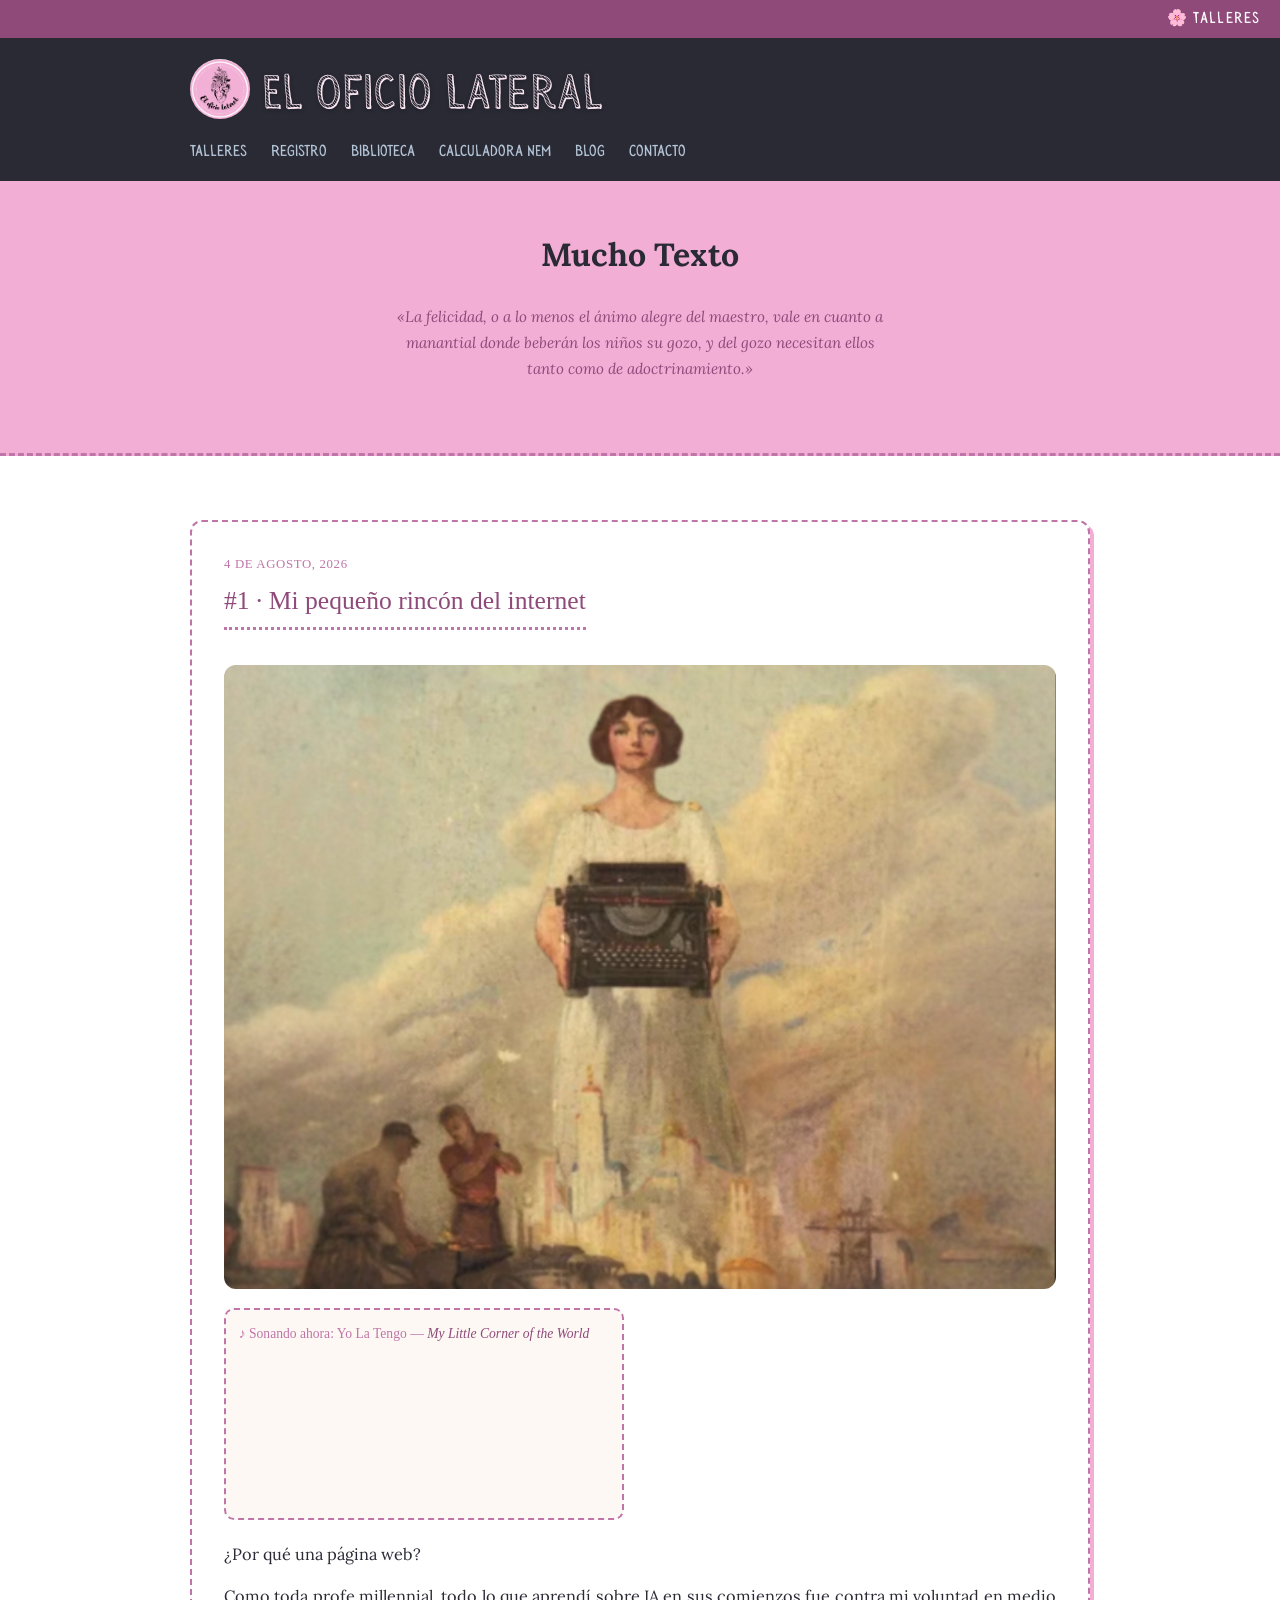
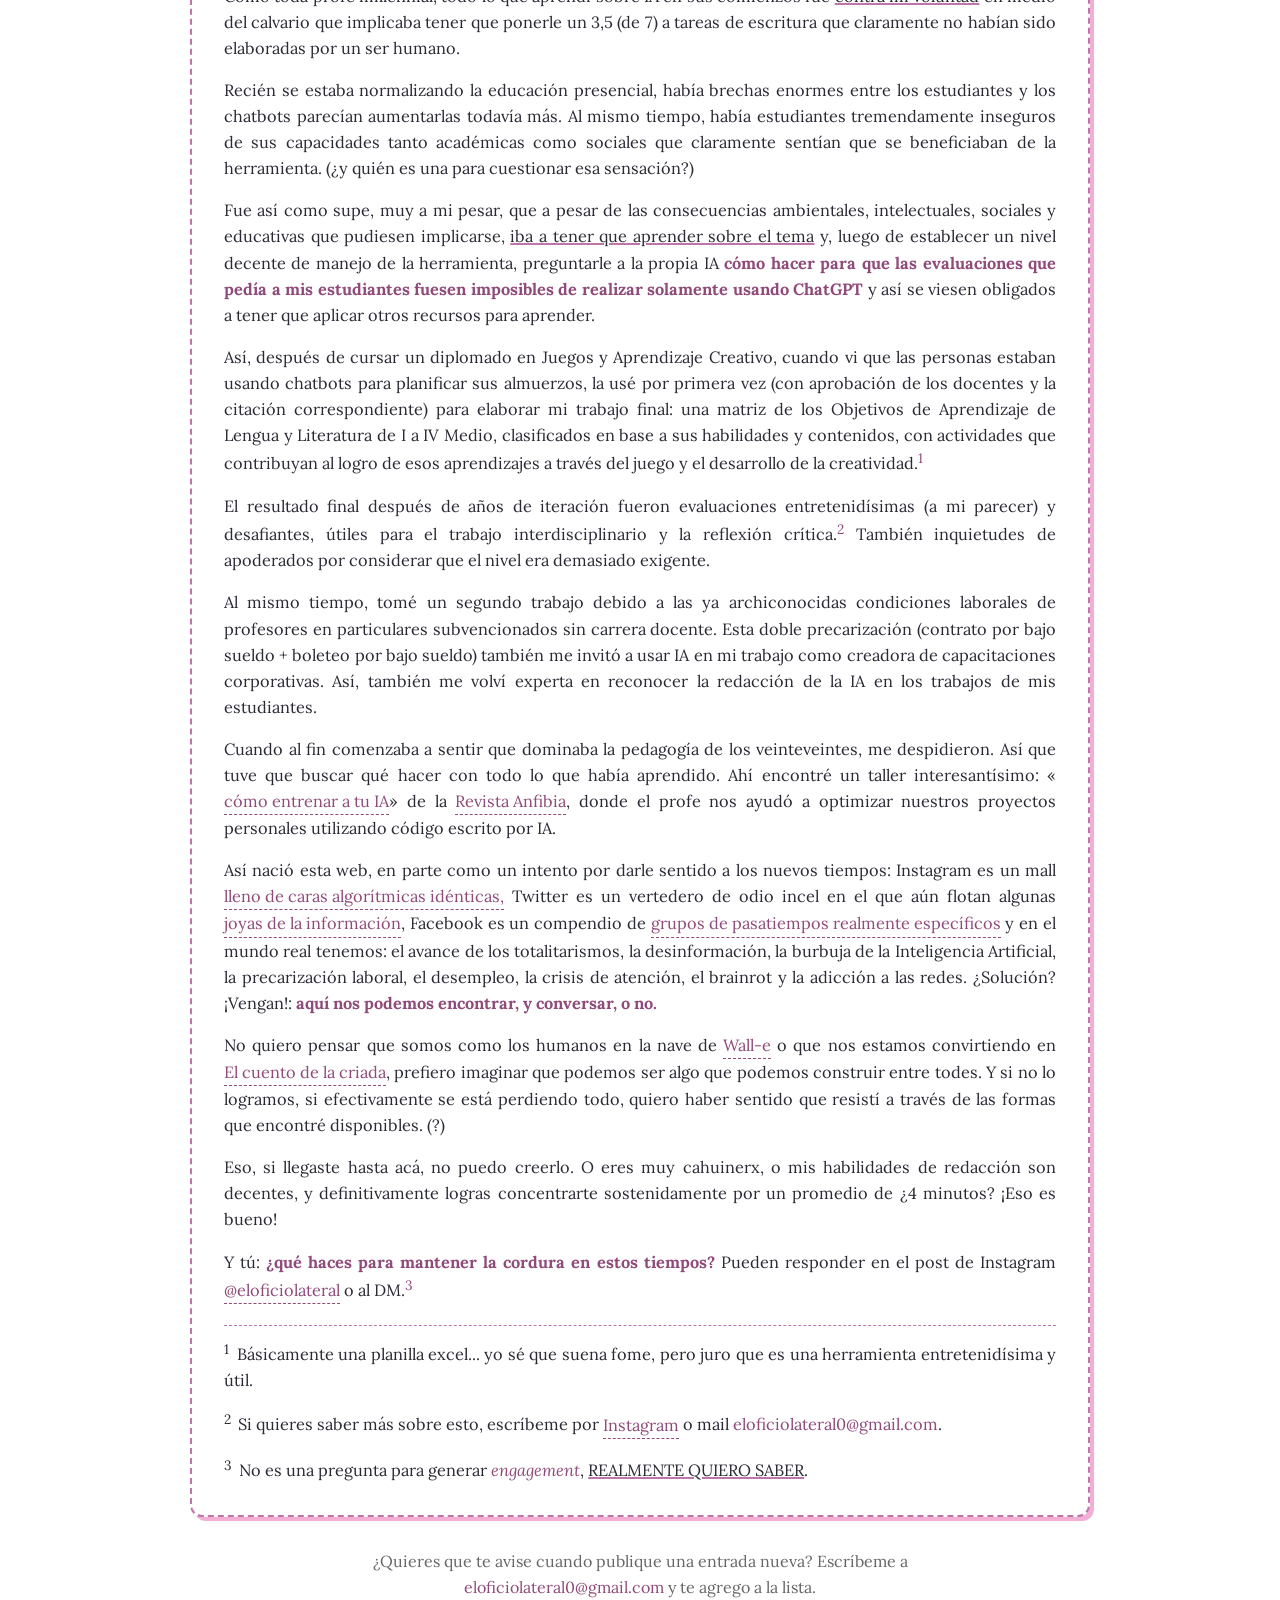
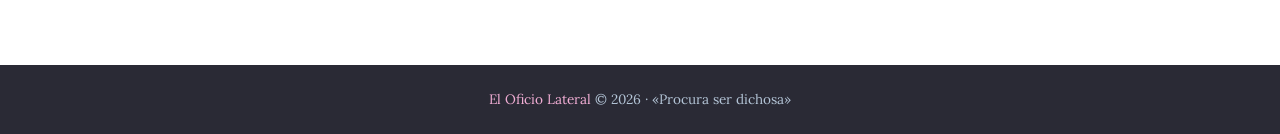
==== blog.html @ 43fb5509 "Agrega tarjetas de preview al resto de los links del blog Capturas reales del encabezado de cada pág" ====
<!DOCTYPE html>
<html lang="es">
<head>
  <meta charset="UTF-8">
  <meta name="viewport" content="width=device-width, initial-scale=1.0">
  <link rel="icon" type="image/png" href="favicon.png">
  <link rel="apple-touch-icon" href="favicon.png">
  <title>Mucho Texto · El Oficio Lateral</title>
  <meta name="description" content="Notas, lecturas y reflexiones sobre pedagogía, literatura y el oficio de enseñar.">

  <!-- Open Graph -->
  <meta property="og:type" content="website">
  <meta property="og:url" content="https://unanubet.github.io/eloficiolateral/blog.html">
  <meta property="og:title" content="Mucho Texto · El Oficio Lateral">
  <meta property="og:description" content="Notas, lecturas y reflexiones sobre pedagogía, literatura y el oficio de enseñar.">
  <meta property="og:image" content="https://unanubet.github.io/eloficiolateral/logo.png">
  <meta property="og:locale" content="es_CL">

  <link rel="preconnect" href="https://fonts.googleapis.com">
  <link rel="preconnect" href="https://fonts.gstatic.com" crossorigin>
  <link href="https://fonts.googleapis.com/css2?family=Lora:ital,wght@0,400;0,600;1,400&family=Fredericka+the+Great&family=Kranky&display=swap" rel="stylesheet">
  <link rel="stylesheet" href="style.css">
</head>
<body>

  <!-- MARQUEE -->
  <div class="marquee-barra">
    <marquee behavior="scroll" direction="left" scrollamount="3">
      🌸 Talleres &nbsp;&nbsp; 🧶 Clubes de creación &nbsp;&nbsp; 📔 Clases particulares &nbsp;&nbsp; 📖 Biblioteca Lateral &nbsp;&nbsp; 🎀 Herramientas &nbsp;&nbsp; 💌 Y otras cositas &nbsp;&nbsp;
    </marquee>
  </div>

  <!-- HEADER -->
  <header class="site-header" id="site-header">
    <div class="header-inner">
      <div class="logo">
        <a href="index.html"><img src="logo.png" alt="El Oficio Lateral" class="logo-img"></a>
        <span class="logo-texto">El Oficio Lateral</span>
      </div>
      <nav class="nav-principal">
        <a href="index.html#talleres">Talleres</a>
        <a href="index.html#realizados">Registro</a>
        <a href="index.html#biblioteca">Biblioteca</a>
        <a href="calculadora-nem.html">Calculadora NEM</a>
        <a href="blog.html">Blog</a>
        <a href="index.html#contacto">Contacto</a>
      </nav>
    </div>
  </header>

  <!-- HERO BLOG -->
  <section class="hero" style="padding:3rem 1.5rem;">
    <div class="hero-inner">
      <h1 class="cita-titulo">Mucho Texto</h1>
      <p class="cita-epigrafe" style="text-align:center;">«La felicidad, o a lo menos el ánimo alegre del maestro, vale en cuanto a<br>manantial donde beberán los niños su gozo, y del gozo necesitan ellos<br>tanto como de adoctrinamiento.»</p>
    </div>
  </section>

  <!-- ENTRADAS -->
  <section class="blog">
    <div class="contenedor">

      <!--
        ↓↓↓ CÓMO AGREGAR UNA ENTRADA NUEVA ↓↓↓
        Copia un bloque <article class="entrada">…</article> completo y pégalo
        ARRIBA del anterior (la entrada más nueva va primero).
        Cambia la fecha, el título y los párrafos. Cada párrafo va entre <p> … </p>.
        Para poner algo en cursiva: <em>…</em>. En negrita: <strong>…</strong>. Subrayado: <u>…</u>.
        Para que un link muestre una tarjetita al pasar el mouse (estilo Wikipedia),
        agrégale data-preview="texto corto". Si además querés una imagen en la tarjeta,
        agrégale data-preview-img="ruta-de-la-imagen.jpg".
      -->
      <div class="blog-lista">

        <article class="entrada">
          <p class="entrada-fecha">4 de agosto, 2026</p>
          <h2>#1 · Mi pequeño rincón del internet</h2>
          <img src="Blog/Imágenes Entradas/Entrada 1.png" alt="Mi pequeño rincón del internet — ilustración vintage de una mujer sosteniendo una máquina de escribir">
          <div class="entrada-cuerpo">
            <div class="ahora-sonando">
              <span class="ahora-sonando-label">♪ Sonando ahora: Yo La Tengo — <em>My Little Corner of the World</em></span>
              <iframe src="https://open.spotify.com/embed/track/2bY66Hf5NbHJ8Ai8eNmJHG?utm_source=generator&theme=0" width="100%" height="152" frameborder="0" allowfullscreen="" allow="autoplay; clipboard-write; encrypted-media; fullscreen; picture-in-picture" loading="lazy"></iframe>
            </div>

            <p>¿Por qué una página web?</p>

            <p>Como toda profe millennial, todo lo que aprendí sobre IA en sus comienzos fue <u>contra mi voluntad</u> en medio del calvario que implicaba tener que ponerle un 3,5 (de 7) a tareas de escritura que claramente no habían sido elaboradas por un ser humano.</p>

            <p>Recién se estaba normalizando la educación presencial, había brechas enormes entre los estudiantes y los chatbots parecían aumentarlas todavía más. Al mismo tiempo, había estudiantes tremendamente inseguros de sus capacidades tanto académicas como sociales que claramente sentían que se beneficiaban de la herramienta. (¿y quién es una para cuestionar esa sensación?)</p>

            <p>Fue así como supe, muy a mi pesar, que a pesar de las consecuencias ambientales, intelectuales, sociales y educativas que pudiesen implicarse, <u>iba a tener que aprender sobre el tema</u> y, luego de establecer un nivel decente de manejo de la herramienta, preguntarle a la propia IA <strong>cómo hacer para que las evaluaciones que pedía a mis estudiantes fuesen imposibles de realizar solamente usando ChatGPT</strong> y así se viesen obligados a tener que aplicar otros recursos para aprender.</p>

            <p>Así, después de cursar un diplomado en Juegos y Aprendizaje Creativo, cuando vi que las personas estaban usando chatbots para planificar sus almuerzos, la usé por primera vez (con aprobación de los docentes y la citación correspondiente) para elaborar mi trabajo final: una matriz de los Objetivos de Aprendizaje de Lengua y Literatura de I a IV Medio, clasificados en base a sus habilidades y contenidos, con actividades que contribuyan al logro de esos aprendizajes a través del juego y el desarrollo de la creatividad.<sup><a href="#nota-1">1</a></sup></p>

            <p>El resultado final después de años de iteración fueron evaluaciones entretenidísimas (a mi parecer) y desafiantes, útiles para el trabajo interdisciplinario y la reflexión crítica.<sup><a href="#nota-2">2</a></sup> También inquietudes de apoderados por considerar que el nivel era demasiado exigente.</p>

            <p>Al mismo tiempo, tomé un segundo trabajo debido a las ya archiconocidas condiciones laborales de profesores en particulares subvencionados sin carrera docente. Esta doble precarización (contrato por bajo sueldo + boleteo por bajo sueldo) también me invitó a usar IA en mi trabajo como creadora de capacitaciones corporativas. Así, también me volví experta en reconocer la redacción de la IA en los trabajos de mis estudiantes.</p>

            <p>Cuando al fin comenzaba a sentir que dominaba la pedagogía de los veinteveintes, me despidieron. Así que tuve que buscar qué hacer con todo lo que había aprendido. Ahí encontré un taller interesantísimo: «<a href="https://www.instagram.com/p/Dadl_n1HfY5/?utm_source=ig_web_copy_link&igsh=MzRlODBiNWFlZA==" target="_blank" rel="noopener" data-preview="Publicación de @revistaanfibia en Instagram anunciando el taller." data-preview-img="Blog/Imágenes Entradas/previews/ig-post-anfibia.jpg">cómo entrenar a tu IA</a>» de la <a href="https://www.revistaanfibia.com/" target="_blank" rel="noopener" data-preview="Revista Anfibia — periodismo narrativo, talleres y diplomados." data-preview-img="Blog/Imágenes Entradas/previews/revista-anfibia.jpg">Revista Anfibia</a>, donde el profe nos ayudó a optimizar nuestros proyectos personales utilizando código escrito por IA.</p>

            <p>Así nació esta web, en parte como un intento por darle sentido a los nuevos tiempos: Instagram es un mall <a href="https://www.newyorker.com/culture/decade-in-review/the-age-of-instagram-face" target="_blank" rel="noopener" data-preview="«The Age of Instagram Face», reportaje de Jia Tolentino en The New Yorker." data-preview-img="Blog/Imágenes Entradas/previews/newyorker-instagram-face.jpg">lleno de caras algorítmicas idénticas,</a> Twitter es un vertedero de odio incel en el que aún flotan algunas <a href="https://x.com/CoraCHarrington" target="_blank" rel="noopener" data-preview="Cora Harrington: Fashion Historian, Researcher, and Published Author.. We understand the world through what we wear. ." data-preview-img="Blog/Imágenes Entradas/previews/cora-harrington.jpg">joyas de la información</a>, Facebook es un compendio de <a href="https://www.facebook.com/groups/647348965424758/discussion/preview" target="_blank" rel="noopener" data-preview="Ideas y Soluciones de almacenamiento de materiales para Punto Cruz" data-preview-img="Blog/Imágenes Entradas/previews/cross-stitch-storage.jpg">grupos de pasatiempos realmente específicos</a> y en el mundo real tenemos: el avance de los totalitarismos, la desinformación, la burbuja de la Inteligencia Artificial, la precarización laboral, el desempleo, la crisis de atención, el brainrot y la adicción a las redes. ¿Solución? ¡Vengan!: <strong>aquí nos podemos encontrar, y conversar, o no.</strong></p>

            <p>No quiero pensar que somos como los humanos en la nave de <a href="https://images.squarespace-cdn.com/content/v1/60241cb68df65b530cd84d95/1720809139540-QY5NQQLRKMK5Q3R531DW/Humans10.jpg?format=2500w" target="_blank" rel="noopener" data-preview="Fotograma de Wall·E (Pixar, 2008)." data-preview-img="Blog/Imágenes Entradas/previews/walle-humans.jpg">Wall-e</a> o que nos estamos convirtiendo en <a href="https://www.elmostrador.cl/noticias/multimedia/punto-por-punto/2026/07/24/proyecto-escucha-su-corazon-de-urruticoechea-seria-mas-duro-que-leyes-de-referencia-en-eeuu/" target="_blank" rel="noopener" data-preview="«Proyecto 'escucha su corazón' sería más duro que leyes de referencia en EEUU», El Mostrador." data-preview-img="Blog/Imágenes Entradas/previews/elmostrador-escucha-corazon.jpg">El cuento de la criada</a>, prefiero imaginar que podemos ser algo que podemos construir entre todes. Y si no lo logramos, si efectivamente se está perdiendo todo, quiero haber sentido que resistí a través de las formas que encontré disponibles. (?)</p>

            <p>Eso, si llegaste hasta acá, no puedo creerlo. O eres muy cahuinerx, o mis habilidades de redacción son decentes, y definitivamente logras concentrarte sostenidamente por un promedio de ¿4 minutos? ¡Eso es bueno!</p>

            <p>Y tú: <strong>¿qué haces para mantener la cordura en estos tiempos?</strong> Pueden responder en el post de Instagram <a href="https://instagram.com/eloficiolateral" target="_blank" rel="noopener" data-preview="Perfil de @eloficiolateral en Instagram." data-preview-img="Blog/Imágenes Entradas/previews/ig-eloficiolateral.jpg">@eloficiolateral</a> o al DM.<sup><a href="#nota-3">3</a></sup></p>

            <div class="entrada-notas">
              <p id="nota-1"><sup>1</sup> Básicamente una planilla excel... yo sé que suena fome, pero juro que es una herramienta entretenidísima y útil.</p>
              <p id="nota-2"><sup>2</sup> Si quieres saber más sobre esto, escríbeme por <a href="https://instagram.com/eloficiolateral" target="_blank" rel="noopener" data-preview="Perfil de @eloficiolateral en Instagram." data-preview-img="Blog/Imágenes Entradas/previews/ig-eloficiolateral.jpg">Instagram</a> o mail <a href="mailto:eloficiolateral0@gmail.com">eloficiolateral0@gmail.com</a>.</p>
              <p id="nota-3"><sup>3</sup> No es una pregunta para generar <em>engagement</em>, <u>REALMENTE QUIERO SABER</u>.</p>
            </div>
          </div>
        </article>

      </div>

      <p class="blog-vacio">¿Quieres que te avise cuando publique una entrada nueva? Escríbeme a <a href="mailto:eloficiolateral0@gmail.com?subject=Av%C3%ADsame%20de%20nuevas%20entradas">eloficiolateral0@gmail.com</a> y te agrego a la lista.</p>

    </div>
  </section>

  <!-- FOOTER -->
  <footer class="site-footer">
    <p><a href="index.html" style="color:var(--rosa);">El Oficio Lateral</a> &copy; 2026 · «Procura ser dichosa»</p>
  </footer>

  <script src="blog.js"></script>

  <!-- Contador de visitas (GoatCounter) -->
  <script data-goatcounter="https://unanubet.goatcounter.com/count"
          async src="//gc.zgo.at/count.js"></script>
</body>
</html>
---- style.css ----
/* === VARIABLES === */
:root {
  --rosa: #f2aed5;
  --gris: #b3c4d6; /* celeste grisáceo (antes gris neutro puro) */
  --rosa-medio: #c075a8;
  --rosa-oscuro: #8f4a7a;
  --lila: #b6a2d6;
  --amarillo: #f2d675;
  --navy: #2a2a35;
  --crema: #fdf8f4;
  --texto: #2a2a35;
  --fuente-titulo: 'Kranky', cursive;
  --fuente-logo: 'Fredericka the Great', cursive;
  --fuente-cuerpo: 'Lora', serif;
  --fuente-outline: 'SensaWild Outline', cursive;
  --fuente-fill: 'SensaWild Fill', cursive;
}

@font-face {
  font-family: 'SensaWild Outline';
  src: url('Fuentes/SensaWild-LineOutlineShade.woff2') format('woff2'),
       url('Fuentes/SensaWild-LineOutlineShade.woff') format('woff');
  font-weight: normal;
  font-style: normal;
  font-display: swap;
}

@font-face {
  font-family: 'SensaWild Fill';
  src: url('Fuentes/SensaWild-Fill.woff2') format('woff2'),
       url('Fuentes/SensaWild-Fill.woff') format('woff');
  font-weight: normal;
  font-style: normal;
  font-display: swap;
}

/* === RESET === */
*, *::before, *::after {
  box-sizing: border-box;
  margin: 0;
  padding: 0;
}

/* === BASE === */
body {
  font-family: var(--fuente-cuerpo);
  line-height: 1.85;
  background-color: var(--crema);
  background-image:
    repeating-linear-gradient(
      transparent,
      transparent 27px,
      #e8d5e0 28px
    );
  background-size: 100% 28px;
  color: var(--texto);
  font-size: 16px;
  line-height: 1.6;
  cursor: url("data:image/svg+xml,%3Csvg xmlns='http://www.w3.org/2000/svg' width='20' height='20' viewBox='0 0 20 20'%3E%3Ccircle cx='10' cy='10' r='4' fill='%238f4a7a'/%3E%3C/svg%3E") 10 10, auto;
}

a {
  color: var(--rosa-oscuro);
  text-decoration: none;
}

a:hover {
  text-decoration: underline;
}

h2 {
  font-family: var(--fuente-titulo);
  font-weight: normal;
  color: var(--rosa-oscuro);
  font-size: 2rem;
  margin-bottom: 1rem;
  display: inline-block;
  border-bottom: 3px dotted var(--rosa-medio);
  padding-bottom: 0.3rem;
}

h3 {
  font-family: var(--fuente-titulo);
  font-weight: normal;
  color: var(--rosa-medio);
  font-size: 1.3rem;
  margin-bottom: 0.5rem;
  -webkit-font-smoothing: antialiased;
  -moz-osx-font-smoothing: grayscale;
}

/* === CONTENEDOR === */
.contenedor {
  max-width: 900px;
  margin: 0 auto;
  padding: 0 1.5rem;
}

/* === MARQUEE === */
.marquee-barra {
  background-color: var(--rosa-oscuro);
  color: white;
  font-size: 0.8rem;
  padding: 0.4rem 0.75rem;
  overflow: hidden;
  white-space: nowrap;
  display: flex;
  align-items: center;
  gap: 0.6rem;
}

.marquee-barra marquee {
  font-family: var(--fuente-fill);
  font-size: 1rem;
  letter-spacing: 0.08rem;
  flex: 1;
  min-width: 0;
}

.marquee-pausa {
  flex-shrink: 0;
  background: none;
  border: 1px solid var(--crema);
  color: var(--crema);
  border-radius: 999px;
  width: 1.5rem;
  height: 1.5rem;
  padding: 0;
  font-size: 0.75rem;
  line-height: 1;
  cursor: pointer;
  display: inline-flex;
  align-items: center;
  justify-content: center;
}

.marquee-pausa:hover {
  background-color: var(--crema);
  color: var(--rosa-oscuro);
}

.marquee-pausa:focus-visible {
  outline: 2px solid var(--crema);
  outline-offset: 2px;
}

/* === HEADER === */
.site-header {
  background-color: var(--navy);
  position: relative;
  overflow: hidden;
  padding: 1rem 1.5rem;
  position: sticky;
  top: 0;
  z-index: 100;
}

.header-inner {
  max-width: 900px;
  margin: 0 auto;
  display: flex;
  justify-content: space-between;
  align-items: center;
  flex-wrap: wrap;
  gap: 0.5rem;
}

.logo {
  display: flex;
  align-items: center;
  gap: 0.75rem;
}

.logo-img {
  height: 60px;
  width: 60px;
  border-radius: 50%;
  object-fit: cover;
}

.logo-texto {
  font-family: var(--fuente-outline);
  color: #fce8f3;
  font-size: 3rem;
  letter-spacing: 0.02em;
  text-shadow: 0 1px 4px rgba(0,0,0,0.4);
  position: relative;
  z-index: 1;
}

.nav-principal {
  display: flex;
  gap: 1.5rem;
  flex-wrap: wrap;
}

.nav-principal a {
  color: var(--gris);
  font-family: var(--fuente-fill);
  font-size: 1rem;
  font-weight: 400;
  transition: color 0.2s;
}

.nav-principal a:hover {
  color: var(--rosa);
  text-decoration: none;
}

/* === DIVISOR DECORATIVO === */
.divisor {
  text-align: center;
  font-size: 1.2rem;
  color: var(--rosa-medio);
  letter-spacing: 0.5rem;
  padding: 0.5rem 0;
}

/* === HERO === */
.hero {
  background-color: var(--rosa);
  padding: 4rem 1.5rem;
  text-align: center;
  border-bottom: 3px dashed var(--rosa-medio);
  position: relative;
}

.hero::before {
  content: none;
}

.hero-inner {
  max-width: 700px;
  margin: 0 auto;
}

.cita-titulo {
  font-family: 'Lora', serif;
  font-weight: 700;
  font-size: 2rem;
  color: var(--navy);
  text-align: center;
  margin-bottom: 0.5rem;
}

.cita-autor {
  font-family: 'Lora', serif;
  font-weight: 400;
  font-size: 0.95rem;
  color: var(--rosa-oscuro);
  text-align: right;
  margin-bottom: 1.5rem;
}

.cita-epigrafe {
  font-family: 'Lora', serif;
  font-style: italic;
  font-size: 0.95rem;
  color: var(--rosa-oscuro);
  text-align: right;
  margin: 1.5rem 0;
  line-height: 1.7;
}

.cita-cuerpo {
  font-family: 'Lora', serif;
  font-size: 0.95rem;
  color: var(--navy);
  text-align: left;
  line-height: 1.85;
  border-left: none;
  margin: 0 0 2rem 0;
  padding: 0;
}

.cita-cuerpo p {
  margin-bottom: 1rem;
  text-indent: 1.5em;
}

.cita-cuerpo p::before {
  content: none;
}

.cita-cuerpo p:first-child::before {
  content: none;
}

.cita-cuerpo p:last-child::after {
  content: none;
}

/* === BOTONES === */
.btn-principal {
  display: inline-block;
  background-color: var(--navy);
  color: var(--rosa);
  padding: 0.75rem 2rem;
  border-radius: 999px;
  font-family: var(--fuente-fill);
  font-size: 1.05rem;
  letter-spacing: 0.02em;
  text-align: center;
  transition: background-color 0.2s;
}

.btn-principal:hover {
  background-color: var(--rosa-oscuro);
  text-decoration: none;
  color: white;
}

.btn-secundario {
  display: inline-block;
  border: 2px solid var(--rosa-medio);
  color: var(--rosa-medio);
  padding: 0.5rem 1.25rem;
  border-radius: 999px;
  font-family: var(--fuente-fill);
  font-size: 1rem;
  letter-spacing: 0.02em;
  text-align: center;
  transition: background-color 0.2s, color 0.2s;
}

.btn-secundario:hover {
  background-color: var(--rosa-medio);
  color: white;
  text-decoration: none;
}

/* === SECCIONES === */
section {
  padding: 4rem 0;
}

section:nth-child(even) {
  background-color: white;
}

/* === BANDA COLLAGE === */
.banda-collage {
  width: 100%;
  line-height: 0;
  max-height: 220px;
  overflow: hidden;
}

.banda-img {
  width: 100%;
  height: 220px;
  object-fit: cover;
  object-position: center;
  display: block;
}

/* === INSTAGRAM === */
.instagram-posts {
  padding: 2rem 0;
  background: white;
}

.ig-grid {
  display: grid;
  grid-template-columns: repeat(auto-fit, minmax(280px, 1fr));
  gap: 1.5rem;
  align-items: start;
}

/* === ORIGEN === */
.origen p {
  max-width: 680px;
  font-size: 1.05rem;
  color: var(--texto);
  margin-bottom: 1.2rem;
}

/* === PRESENTACIÓN === */
.presentacion-inner {
  display: flex;
  gap: 2.5rem;
  align-items: center;
  flex-wrap: wrap;
}

.presentacion-foto {
  flex-shrink: 0;
  width: 220px;
  height: 280px;
  overflow: hidden;
  border-radius: 12px;
  border: 4px solid var(--rosa);
  box-shadow: 6px 6px 0px var(--rosa-medio);
}

.foto-nati {
  display: block;
  width: 100%;
  height: 100%;
  object-fit: cover;
  object-position: center 10%;
  transform: scale(1.2);
  transform-origin: 50% 85%;
  filter: grayscale(100%);
}

.foto-nati:hover {
  filter: grayscale(0%);
  transition: filter 0.4s ease;
}

.presentacion-texto p {
  max-width: 500px;
  font-size: 1.05rem;
  color: var(--texto);
  margin-top: 0.75rem;
}

@media (max-width: 600px) {
  .presentacion-inner {
    flex-direction: column;
    align-items: flex-start;
  }

  .presentacion-foto {
    width: 200px;
    height: 260px;
  }
}

/* === TARJETAS === */
.tarjetas {
  display: grid;
  grid-template-columns: repeat(auto-fill, minmax(260px, 1fr));
  gap: 1.5rem;
  margin-top: 1.5rem;
}

.tarjeta {
  position: relative;
  background: white;
  border: 2px dashed var(--rosa-medio);
  border-radius: 12px;
  padding: 1.5rem;
  display: flex;
  flex-direction: column;
  gap: 0.75rem;
  box-shadow: 4px 4px 0px var(--rosa);
  transition: transform 0.15s, box-shadow 0.15s;
}

.tarjeta > p:not([class]) {
  text-align: justify;
}

.tarjeta > *:last-child {
  margin-top: auto;
}

.tarjeta:hover {
  box-shadow: 6px 6px 0px var(--rosa-medio);
  z-index: 20;
}

.tarjeta h3 {
  text-align: center;
}

.tarjeta-foto {
  position: relative;
  margin: -1.5rem -1.5rem 0;
  border-radius: 10px 10px 0 0;
  overflow: visible;
}

.tarjeta-foto img {
  display: block;
  width: 100%;
  height: auto;
  border-radius: 10px 10px 0 0;
  transform-origin: top center;
  transition: transform 0.25s ease, box-shadow 0.25s ease, border-radius 0.25s ease;
}

.tarjeta-foto:hover img {
  transform: scale(1.8);
  border-radius: 10px;
  box-shadow: 0 12px 30px rgba(0,0,0,0.35);
  z-index: 5;
}

.tarjeta-badge {
  font-size: 0.7rem;
  font-weight: 700;
  text-transform: uppercase;
  letter-spacing: 0.05em;
  color: white;
  background-color: var(--rosa-oscuro);
  padding: 0.2rem 0.6rem;
  border-radius: 999px;
  align-self: flex-start;
}

.tarjeta-tag {
  font-size: 0.75rem;
  font-weight: 600;
  text-transform: uppercase;
  letter-spacing: 0.05em;
  color: var(--rosa-medio);
  background-color: #fce8f3;
  padding: 0.2rem 0.6rem;
  border-radius: 999px;
  align-self: center;
}

/* === BIBLIOTECA ACCESO === */
.biblioteca-acceso {
  text-align: center;
  padding: 3rem 1rem;
}

.acceso-texto {
  font-style: italic;
  color: #666;
  margin-bottom: 1.5rem;
}

.acceso-form {
  display: flex;
  justify-content: center;
  gap: 0.5rem;
  flex-wrap: wrap;
}

.acceso-input {
  font-family: var(--fuente-cuerpo);
  font-size: 1rem;
  padding: 0.5rem 1rem;
  border: 1px solid var(--gris);
  border-radius: 2px;
  outline: none;
  width: 220px;
}

.acceso-input:focus {
  border-color: var(--rosa-medio);
}

.acceso-btn {
  font-family: var(--fuente-cuerpo);
  font-size: 1rem;
  padding: 0.5rem 1.2rem;
  background-color: var(--rosa-oscuro);
  color: white;
  border: none;
  border-radius: 2px;
  cursor: pointer;
}

.acceso-btn:hover {
  background-color: var(--rosa-medio);
}

.acceso-error {
  color: var(--rosa-oscuro);
  font-size: 0.9rem;
  margin-top: 0.8rem;
  min-height: 1.2rem;
}

/* === BIBLIOTECA === */
.biblioteca {
  background-color: var(--crema);
  padding: 4rem 1.5rem;
}

.biblioteca-intro {
  color: #666;
  margin-bottom: 2.5rem;
  font-style: italic;
}

.biblioteca-categorias {
  display: grid;
  grid-template-columns: repeat(auto-fit, minmax(260px, 1fr));
  gap: 2rem;
}

.biblioteca-categoria {
  background: white;
  border: 1px solid var(--gris);
  border-radius: 4px;
  padding: 1.5rem;
}

.cat-titulo {
  font-family: var(--fuente-titulo);
  color: var(--rosa-oscuro);
  font-size: 1.2rem;
  margin-bottom: 1rem;
  border-bottom: 1px solid var(--gris);
  padding-bottom: 0.5rem;
}

.cat-lista {
  list-style: none;
  display: flex;
  flex-direction: column;
  gap: 0.4rem;
  max-height: 400px;
  overflow-y: auto;
  padding-right: 0.5rem;
}

.cat-lista li a {
  color: var(--rosa-oscuro);
  text-decoration: none;
  font-size: 0.9rem;
  line-height: 1.4;
  display: block;
}

.cat-lista li a:hover {
  text-decoration: underline;
  color: var(--rosa-medio);
}

.cat-lista::-webkit-scrollbar {
  width: 4px;
}

.cat-lista::-webkit-scrollbar-track {
  background: var(--gris);
}

.cat-lista::-webkit-scrollbar-thumb {
  background: var(--rosa-medio);
  border-radius: 2px;
}

.tarjeta p {
  font-size: 0.95rem;
  color: #555;
  flex: 1;
}

.tarjeta-pregunta {
  text-align: center;
  font-weight: 600;
  color: var(--rosa-oscuro);
  font-size: 0.95rem;
}

.tarjeta-meta {
  font-size: 0.8rem;
  color: var(--rosa-medio);
  font-weight: 600;
  text-transform: uppercase;
  letter-spacing: 0.05em;
}

.tarjeta-precios {
  margin: 0.75rem 0 0.25rem;
  display: flex;
  flex-direction: column;
  gap: 0.3rem;
}

.tarjeta-precios .precio-item {
  font-size: 0.9rem;
  color: var(--texto);
}

.tarjeta-precios .precio-item strong {
  color: var(--rosa-oscuro);
  font-size: 1rem;
}

.tarjeta-precios .precio-nota {
  font-size: 0.78rem;
  color: var(--rosa-medio);
  font-style: italic;
}

/* === CONTACTO === */
.contacto {
  text-align: center;
}

.contacto p {
  margin-bottom: 1.5rem;
  font-size: 1.05rem;
}

.instagram-link {
  margin-top: 1rem;
  font-size: 0.9rem;
  color: #666;
}

/* === FOOTER === */
.site-footer {
  background-color: var(--navy);
  color: var(--gris);
  text-align: center;
  padding: 1.5rem;
  font-size: 0.85rem;
}

.visit-counter {
  display: flex;
  align-items: center;
  justify-content: center;
  gap: 0.6rem;
  margin-top: 0.9rem;
}

.visit-counter__label {
  font-size: 0.7rem;
  font-weight: 700;
  text-transform: uppercase;
  letter-spacing: 0.05em;
  color: var(--gris);
}

.visit-counter__digits {
  display: flex;
  gap: 2px;
  background-color: #000;
  padding: 4px;
  border: 1px solid var(--rosa-oscuro);
  border-radius: 3px;
}

.visit-counter__digits span {
  display: inline-block;
  min-width: 0.9em;
  padding: 0.15rem 0.3rem;
  font-family: 'Courier New', monospace;
  font-weight: 700;
  font-size: 0.85rem;
  color: var(--rosa);
  background-color: #111;
  border-radius: 2px;
  text-align: center;
}

/* === AGENDA TU CLASE === */
.agenda-intro {
  max-width: 680px;
  font-size: 1.05rem;
  color: var(--texto);
  margin-bottom: 2rem;
}

.calendly-inline-widget {
  border: 2px dashed var(--rosa-medio);
  border-radius: 12px;
  box-shadow: 4px 4px 0px var(--rosa);
  background: white;
  overflow: hidden;
}

.agenda-fallback {
  margin-top: 2rem;
  text-align: center;
  border-top: 1px dashed var(--gris);
  padding-top: 1.5rem;
}

.agenda-fallback p {
  color: #666;
  font-style: italic;
  margin-bottom: 1rem;
}

/* === TALLERES REALIZADOS === */
.realizados-intro {
  max-width: 680px;
  font-size: 1.05rem;
  color: var(--texto);
  margin-bottom: 2rem;
}

.realizados-grid {
  display: grid;
  grid-template-columns: repeat(3, 1fr);
  gap: 1rem;
}

@media (max-width: 700px) {
  .realizados-grid {
    grid-template-columns: 1fr;
  }
}

.realizado {
  background: white;
  border: 2px dashed var(--rosa-medio);
  border-radius: 12px;
  overflow: hidden;
  box-shadow: 4px 4px 0px var(--rosa);
  transition: transform 0.15s, box-shadow 0.15s;
  display: flex;
  flex-direction: column;
}

.realizado:hover {
  transform: translate(-2px, -2px);
  box-shadow: 6px 6px 0px var(--rosa-medio);
}

.realizado-foto {
  position: relative;
  background: var(--navy);
  display: flex;
  align-items: center;
  justify-content: center;
  overflow: hidden;
}

.realizado-foto img {
  width: 100%;
  height: auto;
  max-height: 240px;
  object-fit: contain;
  display: block;
  filter: grayscale(60%);
  transition: filter 0.4s ease;
}

.realizado:hover .realizado-foto img {
  filter: grayscale(0%);
}

.realizado-anio {
  position: absolute;
  bottom: 0.6rem;
  right: 0.6rem;
  font-family: var(--fuente-titulo);
  font-size: 0.8rem;
  color: white;
  background-color: var(--rosa-oscuro);
  padding: 0.15rem 0.6rem;
  border-radius: 999px;
}

.realizado-texto {
  padding: 1rem;
  display: flex;
  flex-direction: column;
  gap: 0.35rem;
}

.realizado-texto h3 {
  font-size: 1.1rem;
  margin-bottom: 0.1rem;
}

.realizado-tag {
  font-size: 0.68rem;
  font-weight: 600;
  text-transform: uppercase;
  letter-spacing: 0.05em;
  color: var(--rosa-medio);
}

.realizado-texto p:not(.realizado-tag) {
  font-size: 0.85rem;
  color: #555;
}

/* Galería de miniaturas: el afiche va primero, separado por una línea de las fotos reales */
.realizado-thumbs {
  display: flex;
  align-items: center;
  gap: 0.35rem;
  flex-wrap: wrap;
  margin-top: 0.5rem;
}

.realizado-thumbs-divisor {
  width: 1px;
  align-self: stretch;
  min-height: 38px;
  background: var(--gris);
  margin: 0 0.15rem;
}

.realizado-thumbs img {
  width: 38px;
  height: 38px;
  object-fit: cover;
  border-radius: 4px;
  border: 2px solid var(--gris);
  cursor: pointer;
  filter: grayscale(40%);
  transition: filter 0.2s, border-color 0.2s, transform 0.15s;
}

.realizado-thumbs img:hover {
  filter: grayscale(0%);
  transform: translateY(-2px);
}

.realizado-thumbs img.thumb-activa {
  border-color: var(--rosa-oscuro);
  filter: grayscale(0%);
}

.realizado-thumbs img:focus-visible {
  outline: 2px solid var(--rosa-oscuro);
  outline-offset: 2px;
}

/* === HISTORIAS (recortes scrapbook) === */
.historias {
  margin-top: 3.5rem;
  border-top: 1px dashed var(--gris);
  padding-top: 2.5rem;
}

.historias-titulo {
  font-family: var(--fuente-titulo);
  color: var(--rosa-oscuro);
  font-size: 1.4rem;
  text-align: center;
  margin-bottom: 0.3rem;
}

.historias-sub {
  text-align: center;
  color: #666;
  font-size: 0.9rem;
  margin-bottom: 2.2rem;
}

.historias-tira {
  display: flex;
  flex-wrap: wrap;
  gap: 2rem 2.5rem;
  justify-content: center;
  align-items: flex-start;
}

.historia {
  margin: 0;
  position: relative;
  background: white;
  padding: 8px;
  border: 1px solid var(--gris);
  box-shadow: 5px 5px 0 var(--rosa);
  transition: transform 0.2s;
}

.historia img,
.historia video {
  display: block;
  width: 235px;
  max-width: 72vw;
  height: auto;
}

.historia--video { cursor: default; }

.historia-pie {
  font-family: var(--fuente-titulo);
  font-size: 0.75rem;
  color: var(--rosa-oscuro);
  text-align: center;
  margin-top: 4px;
  letter-spacing: 0.03em;
}

.historia:nth-child(1) { transform: rotate(-2.5deg); }
.historia:nth-child(2) { transform: rotate(1.5deg); }
.historia:nth-child(3) { transform: rotate(-1deg); }
.historia:nth-child(4) { transform: rotate(2deg); }

/* washi tape */
.historia::before {
  content: "";
  position: absolute;
  top: -11px;
  left: 50%;
  width: 78px;
  height: 24px;
  transform: translateX(-50%) rotate(-4deg);
  background: repeating-linear-gradient(
    45deg,
    rgba(242,174,213,0.65),
    rgba(242,174,213,0.65) 6px,
    rgba(192,117,168,0.55) 6px,
    rgba(192,117,168,0.55) 12px
  );
  box-shadow: 0 1px 2px rgba(0,0,0,0.15);
}

.historia:hover {
  transform: rotate(0deg) scale(1.03);
  z-index: 2;
}

/* el video no escala en hover, para no estorbar sus controles */
.historia--video:hover { transform: rotate(2deg); }

/* === BLOG === */
.blog-lista {
  display: flex;
  flex-direction: column;
  gap: 2rem;
  max-width: 900px;
  margin: 0 auto;
}

/* en pantallas grandes, cancela el padding de .contenedor para que las
   entradas empiecen/terminen a ras de los 900px del header (misma línea
   que el logo y el último link del menú) */
@media (min-width: 701px) {
  .blog-lista {
    width: calc(100% + 3rem);
    margin-left: -1.5rem;
    margin-right: -1.5rem;
  }
}

.entrada {
  background: white;
  border: 2px dashed var(--rosa-medio);
  border-radius: 12px;
  padding: 2rem;
  box-shadow: 4px 4px 0px var(--rosa);
}

.entrada-fecha {
  font-family: var(--fuente-titulo);
  font-size: 0.8rem;
  text-transform: uppercase;
  letter-spacing: 0.05em;
  color: var(--rosa-medio);
  margin-bottom: 0.4rem;
}

.entrada h2 {
  font-size: 1.6rem;
  border-bottom: 3px dotted var(--rosa-medio);
  display: inline-block;
  margin-bottom: 1rem;
}

.entrada-cuerpo p {
  font-size: 1.02rem;
  color: var(--texto);
  margin-bottom: 1rem;
  text-align: justify;
  hyphens: auto;
}

.entrada-cuerpo p:last-child {
  margin-bottom: 0;
}

.entrada img {
  display: block;
  width: 100%;
  height: auto;
  border-radius: 12px;
  margin: 1.2rem 0;
}

.entrada-cuerpo em {
  color: var(--rosa-oscuro);
}

.entrada-notas {
  border-top: 1px dashed var(--rosa-medio);
  padding-top: 0.8rem;
  margin-top: 1.3rem;
}

.entrada-notas sup {
  margin-right: 0.2rem;
}

.entrada-cuerpo strong {
  color: var(--rosa-oscuro);
}

.entrada-cuerpo u {
  text-decoration-color: var(--rosa-medio);
  text-decoration-thickness: 2px;
}

/* tarjetas de preview al estilo Wikipedia para links con data-preview */
.link-preview {
  position: relative;
  display: inline-block;
  border-bottom: 1px dashed var(--rosa-oscuro);
}

.link-preview-card {
  display: none;
  position: absolute;
  left: 0;
  bottom: calc(100% + 8px);
  width: 240px;
  background: white;
  border: 2px dashed var(--rosa-medio);
  border-radius: 10px;
  padding: 0.7rem 0.9rem;
  box-shadow: 4px 4px 0px var(--rosa);
  font-family: var(--fuente-cuerpo);
  font-size: 0.85rem;
  color: var(--texto);
  line-height: 1.4;
  text-align: left;
  z-index: 10;
}

.link-preview-card img {
  display: block;
  width: 100%;
  border-radius: 6px;
  margin-bottom: 0.4rem;
}

.link-preview:hover .link-preview-card,
.link-preview:focus .link-preview-card,
.link-preview.activa .link-preview-card {
  display: block;
}

@media (max-width: 600px) {
  .link-preview-card {
    width: 200px;
  }
}

.blog-vacio {
  text-align: center;
  color: #666;
  max-width: 600px;
  margin: 2rem auto 0;
}

/* widget "sonando ahora" para entradas del blog con música (embed de Spotify) */
.ahora-sonando {
  display: flex;
  flex-direction: column;
  gap: 0.5rem;
  background: var(--crema);
  border: 2px dashed var(--rosa-medio);
  border-radius: 10px;
  padding: 0.8rem;
  margin-bottom: 1.3rem;
  max-width: 400px;
}

.ahora-sonando-label {
  font-family: var(--fuente-titulo);
  font-size: 0.85rem;
  color: var(--rosa-medio);
}

.ahora-sonando iframe {
  display: block;
  width: 100%;
  border-radius: 12px;
}

/* === MOBILE === */
@media (max-width: 600px) {
  .marquee-barra {
    display: none;
  }

  .cita-mistral {
    font-size: 1.2rem;
  }

  .nav-principal {
    gap: 1rem;
    justify-content: center;
  }

  .header-inner {
    justify-content: center;
  }

  h2 {
    font-size: 1.6rem;
  }
}
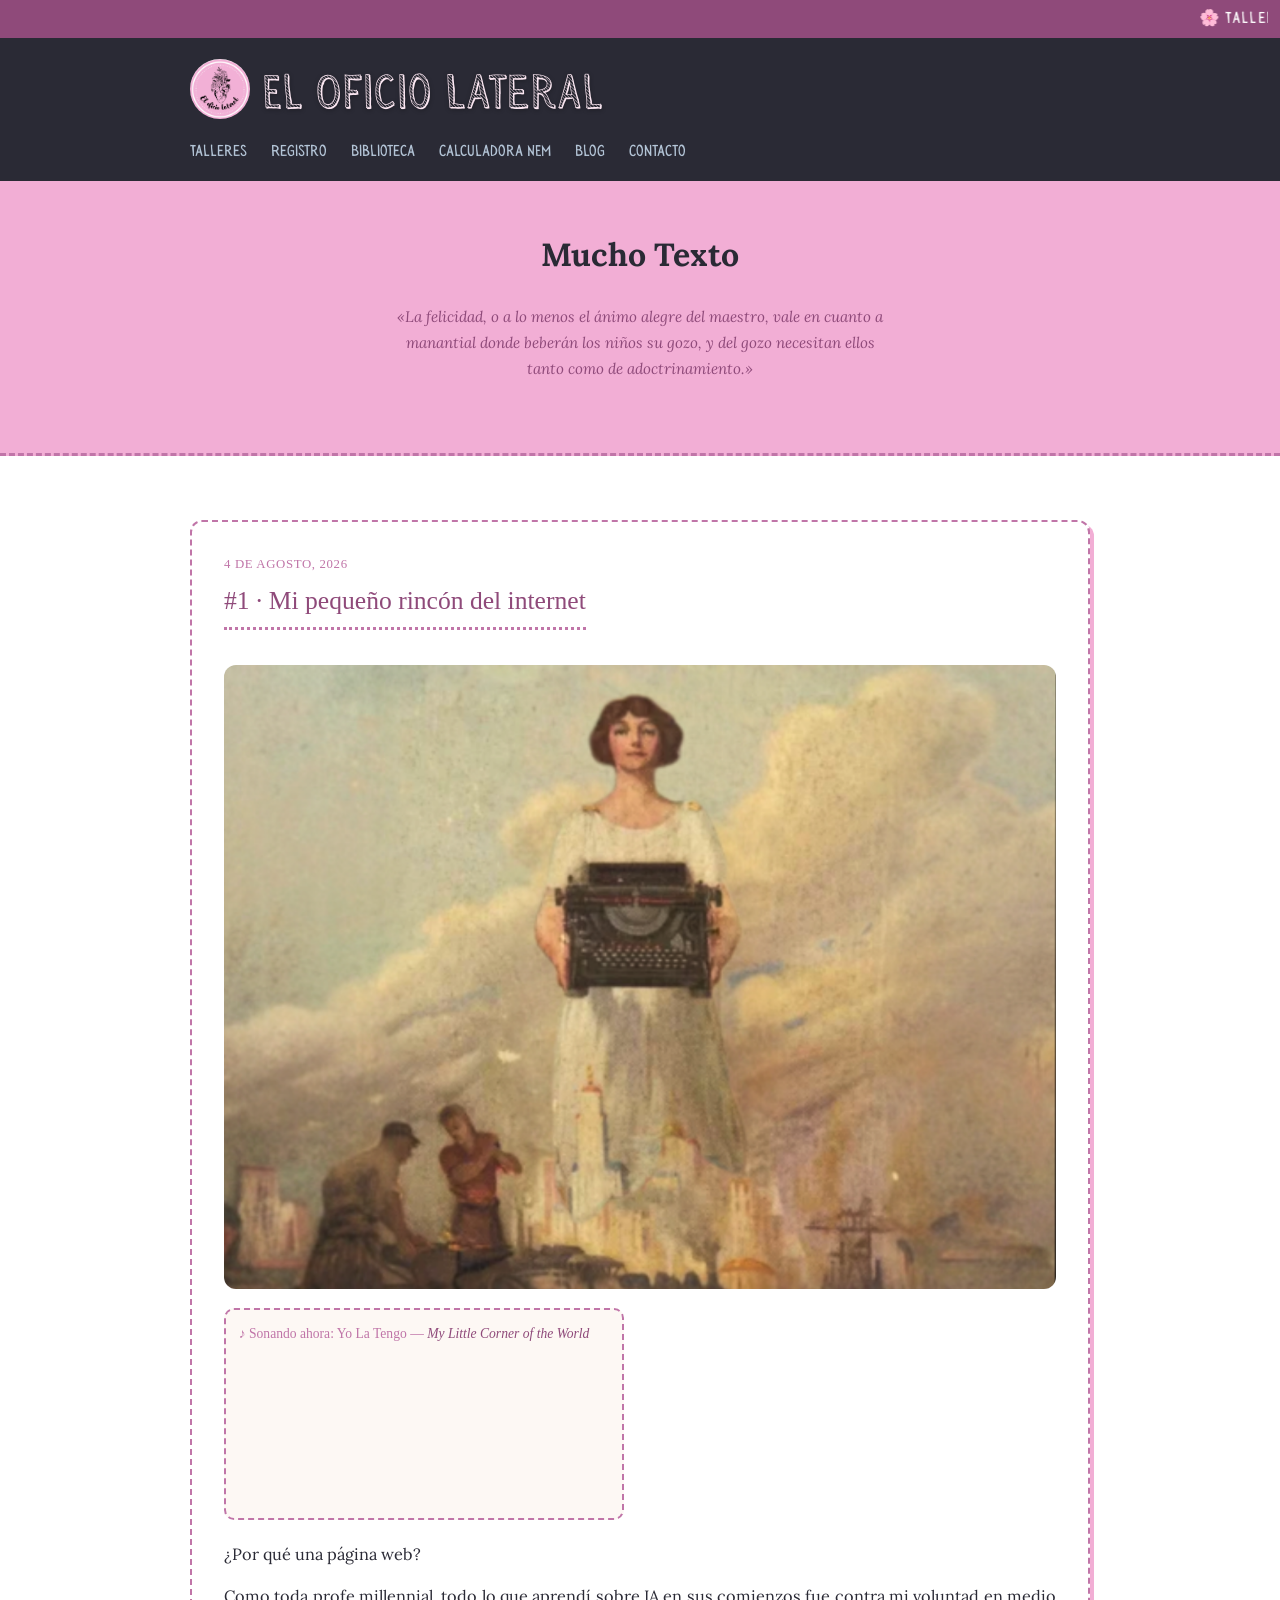
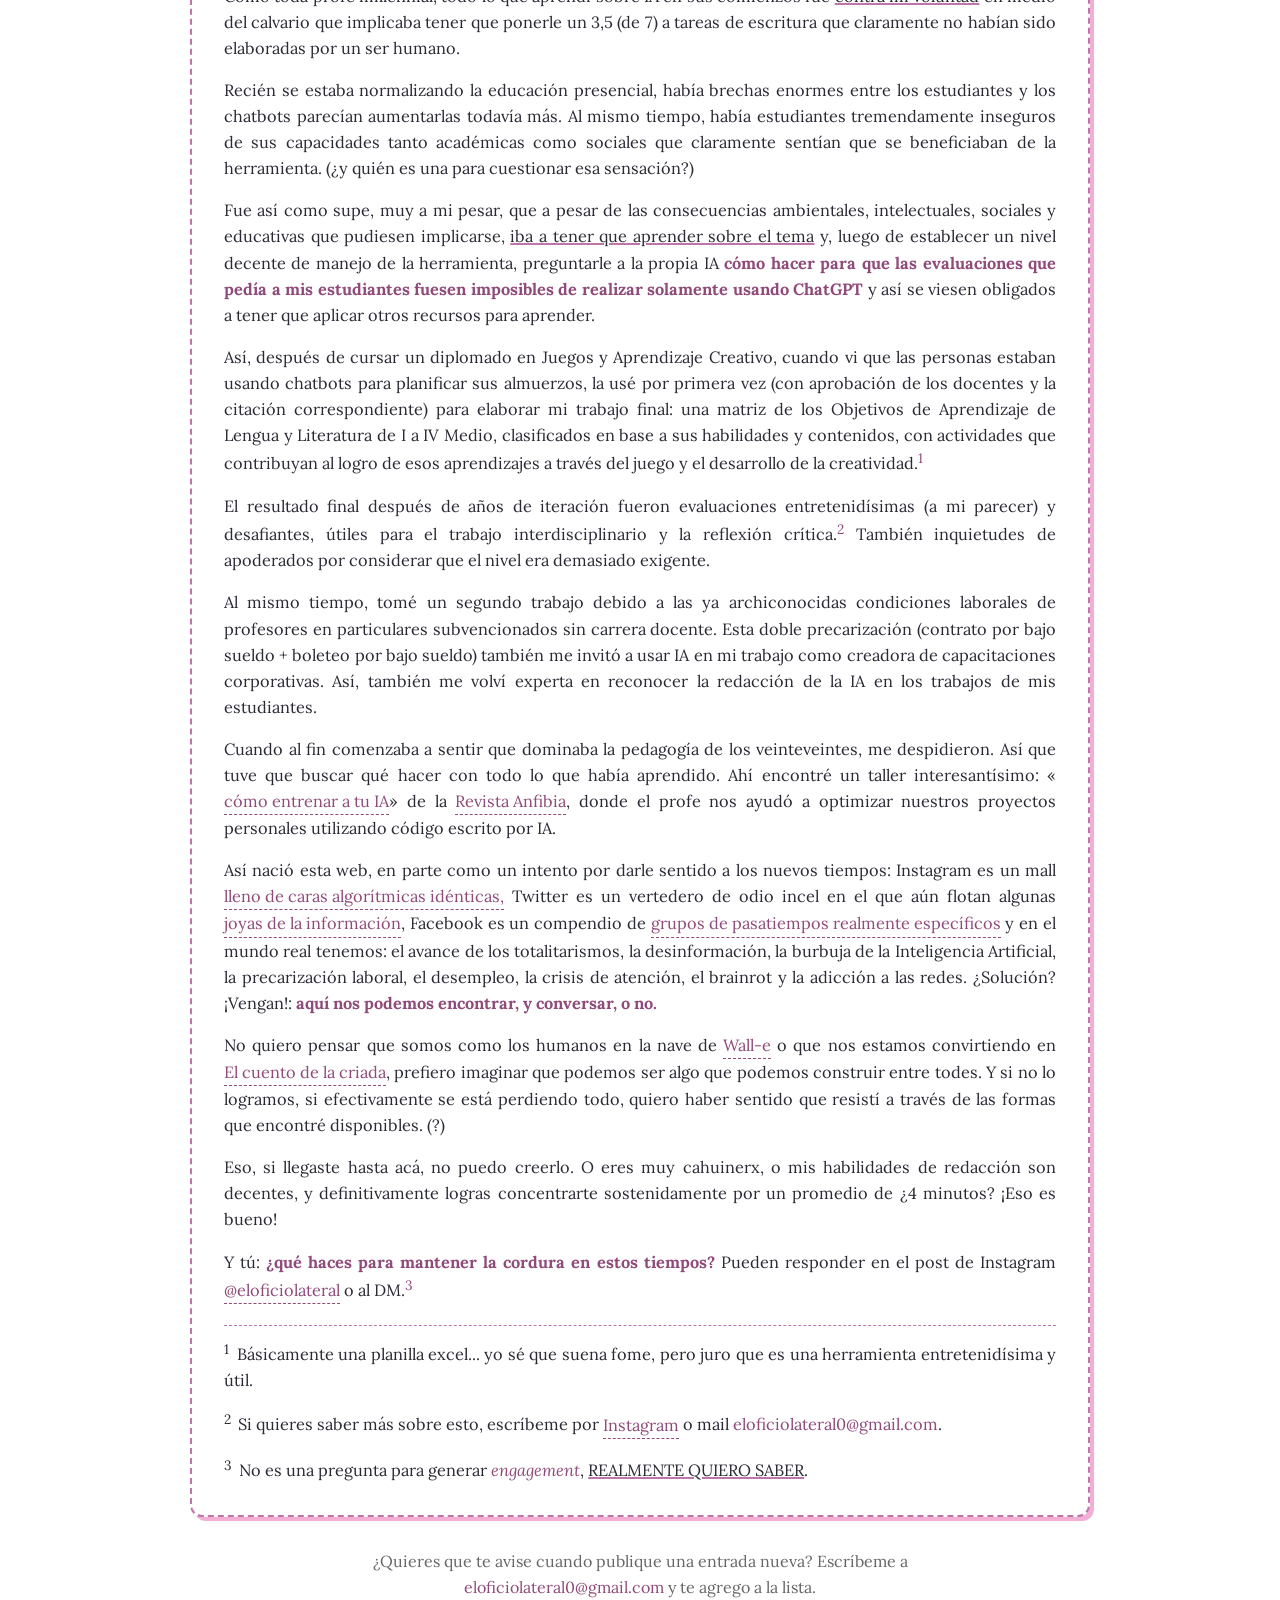
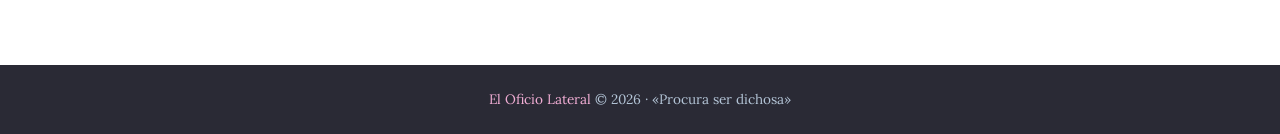
==== commit 575d3ed6: "Ajusta textos de dos tarjetas de preview del blog" ====
--- a/blog.html
+++ b/blog.html
@@ -96,7 +96,7 @@
 
             <p>Al mismo tiempo, tomé un segundo trabajo debido a las ya archiconocidas condiciones laborales de profesores en particulares subvencionados sin carrera docente. Esta doble precarización (contrato por bajo sueldo + boleteo por bajo sueldo) también me invitó a usar IA en mi trabajo como creadora de capacitaciones corporativas. Así, también me volví experta en reconocer la redacción de la IA en los trabajos de mis estudiantes.</p>
 
-            <p>Cuando al fin comenzaba a sentir que dominaba la pedagogía de los veinteveintes, me despidieron. Así que tuve que buscar qué hacer con todo lo que había aprendido. Ahí encontré un taller interesantísimo: «<a href="https://www.instagram.com/p/Dadl_n1HfY5/?utm_source=ig_web_copy_link&igsh=MzRlODBiNWFlZA==" target="_blank" rel="noopener" data-preview="Publicación de @revistaanfibia en Instagram anunciando el taller." data-preview-img="Blog/Imágenes Entradas/previews/ig-post-anfibia.jpg">cómo entrenar a tu IA</a>» de la <a href="https://www.revistaanfibia.com/" target="_blank" rel="noopener" data-preview="Revista Anfibia — periodismo narrativo, talleres y diplomados." data-preview-img="Blog/Imágenes Entradas/previews/revista-anfibia.jpg">Revista Anfibia</a>, donde el profe nos ayudó a optimizar nuestros proyectos personales utilizando código escrito por IA.</p>
+            <p>Cuando al fin comenzaba a sentir que dominaba la pedagogía de los veinteveintes, me despidieron. Así que tuve que buscar qué hacer con todo lo que había aprendido. Ahí encontré un taller interesantísimo: «<a href="https://www.instagram.com/p/Dadl_n1HfY5/?utm_source=ig_web_copy_link&igsh=MzRlODBiNWFlZA==" target="_blank" rel="noopener" data-preview="Talleres de Agosto" data-preview-img="Blog/Imágenes Entradas/previews/ig-post-anfibia.jpg">cómo entrenar a tu IA</a>» de la <a href="https://www.revistaanfibia.com/" target="_blank" rel="noopener" data-preview="Revista Anfibia — periodismo narrativo, talleres y diplomados." data-preview-img="Blog/Imágenes Entradas/previews/revista-anfibia.jpg">Revista Anfibia</a>, donde el profe nos ayudó a optimizar nuestros proyectos personales utilizando código escrito por IA.</p>
 
             <p>Así nació esta web, en parte como un intento por darle sentido a los nuevos tiempos: Instagram es un mall <a href="https://www.newyorker.com/culture/decade-in-review/the-age-of-instagram-face" target="_blank" rel="noopener" data-preview="«The Age of Instagram Face», reportaje de Jia Tolentino en The New Yorker." data-preview-img="Blog/Imágenes Entradas/previews/newyorker-instagram-face.jpg">lleno de caras algorítmicas idénticas,</a> Twitter es un vertedero de odio incel en el que aún flotan algunas <a href="https://x.com/CoraCHarrington" target="_blank" rel="noopener" data-preview="Cora Harrington: Fashion Historian, Researcher, and Published Author.. We understand the world through what we wear. ." data-preview-img="Blog/Imágenes Entradas/previews/cora-harrington.jpg">joyas de la información</a>, Facebook es un compendio de <a href="https://www.facebook.com/groups/647348965424758/discussion/preview" target="_blank" rel="noopener" data-preview="Ideas y Soluciones de almacenamiento de materiales para Punto Cruz" data-preview-img="Blog/Imágenes Entradas/previews/cross-stitch-storage.jpg">grupos de pasatiempos realmente específicos</a> y en el mundo real tenemos: el avance de los totalitarismos, la desinformación, la burbuja de la Inteligencia Artificial, la precarización laboral, el desempleo, la crisis de atención, el brainrot y la adicción a las redes. ¿Solución? ¡Vengan!: <strong>aquí nos podemos encontrar, y conversar, o no.</strong></p>
 
@@ -104,11 +104,11 @@
 
             <p>Eso, si llegaste hasta acá, no puedo creerlo. O eres muy cahuinerx, o mis habilidades de redacción son decentes, y definitivamente logras concentrarte sostenidamente por un promedio de ¿4 minutos? ¡Eso es bueno!</p>
 
-            <p>Y tú: <strong>¿qué haces para mantener la cordura en estos tiempos?</strong> Pueden responder en el post de Instagram <a href="https://instagram.com/eloficiolateral" target="_blank" rel="noopener" data-preview="Perfil de @eloficiolateral en Instagram." data-preview-img="Blog/Imágenes Entradas/previews/ig-eloficiolateral.jpg">@eloficiolateral</a> o al DM.<sup><a href="#nota-3">3</a></sup></p>
+            <p>Y tú: <strong>¿qué haces para mantener la cordura en estos tiempos?</strong> Pueden responder en el post de Instagram <a href="https://instagram.com/eloficiolateral" target="_blank" rel="noopener" data-preview="@eloficiolateral" data-preview-img="Blog/Imágenes Entradas/previews/ig-eloficiolateral.jpg">@eloficiolateral</a> o al DM.<sup><a href="#nota-3">3</a></sup></p>
 
             <div class="entrada-notas">
               <p id="nota-1"><sup>1</sup> Básicamente una planilla excel... yo sé que suena fome, pero juro que es una herramienta entretenidísima y útil.</p>
-              <p id="nota-2"><sup>2</sup> Si quieres saber más sobre esto, escríbeme por <a href="https://instagram.com/eloficiolateral" target="_blank" rel="noopener" data-preview="Perfil de @eloficiolateral en Instagram." data-preview-img="Blog/Imágenes Entradas/previews/ig-eloficiolateral.jpg">Instagram</a> o mail <a href="mailto:eloficiolateral0@gmail.com">eloficiolateral0@gmail.com</a>.</p>
+              <p id="nota-2"><sup>2</sup> Si quieres saber más sobre esto, escríbeme por <a href="https://instagram.com/eloficiolateral" target="_blank" rel="noopener" data-preview="@eloficiolateral" data-preview-img="Blog/Imágenes Entradas/previews/ig-eloficiolateral.jpg">Instagram</a> o mail <a href="mailto:eloficiolateral0@gmail.com">eloficiolateral0@gmail.com</a>.</p>
               <p id="nota-3"><sup>3</sup> No es una pregunta para generar <em>engagement</em>, <u>REALMENTE QUIERO SABER</u>.</p>
             </div>
           </div>
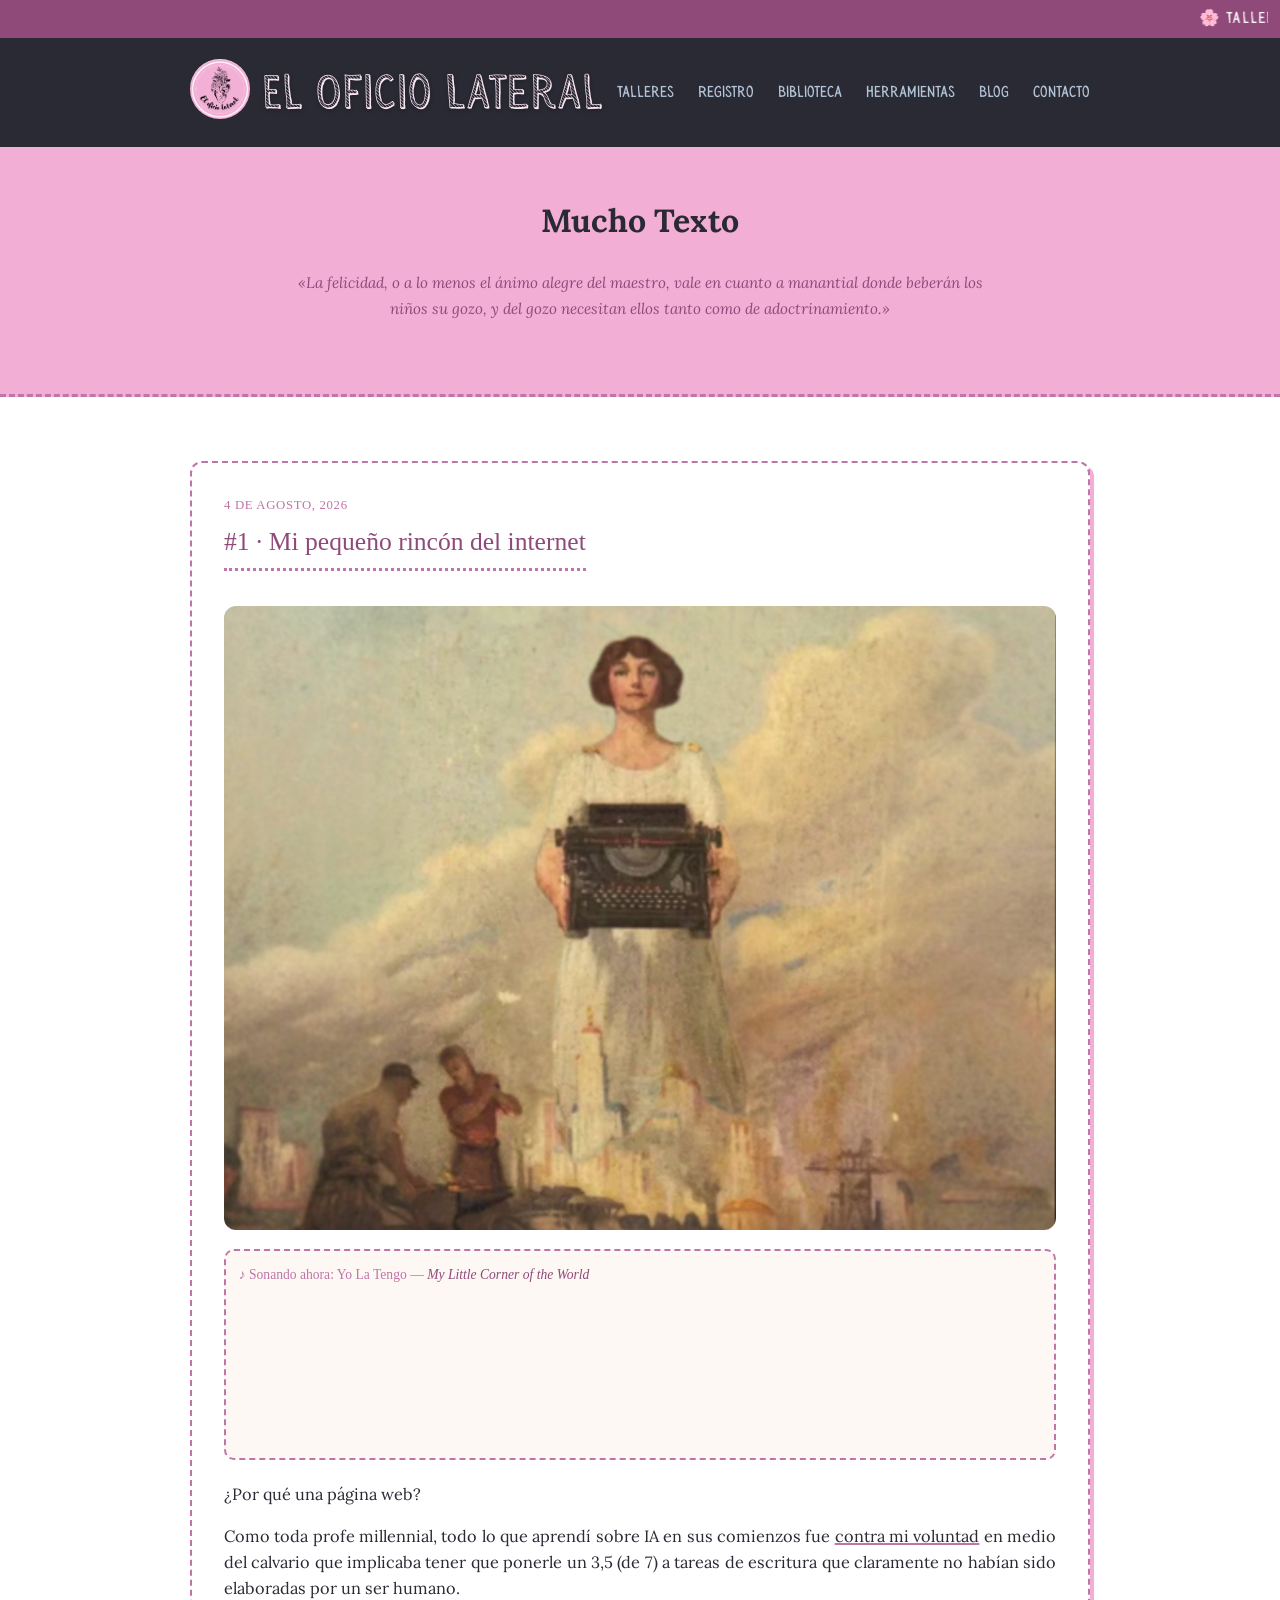
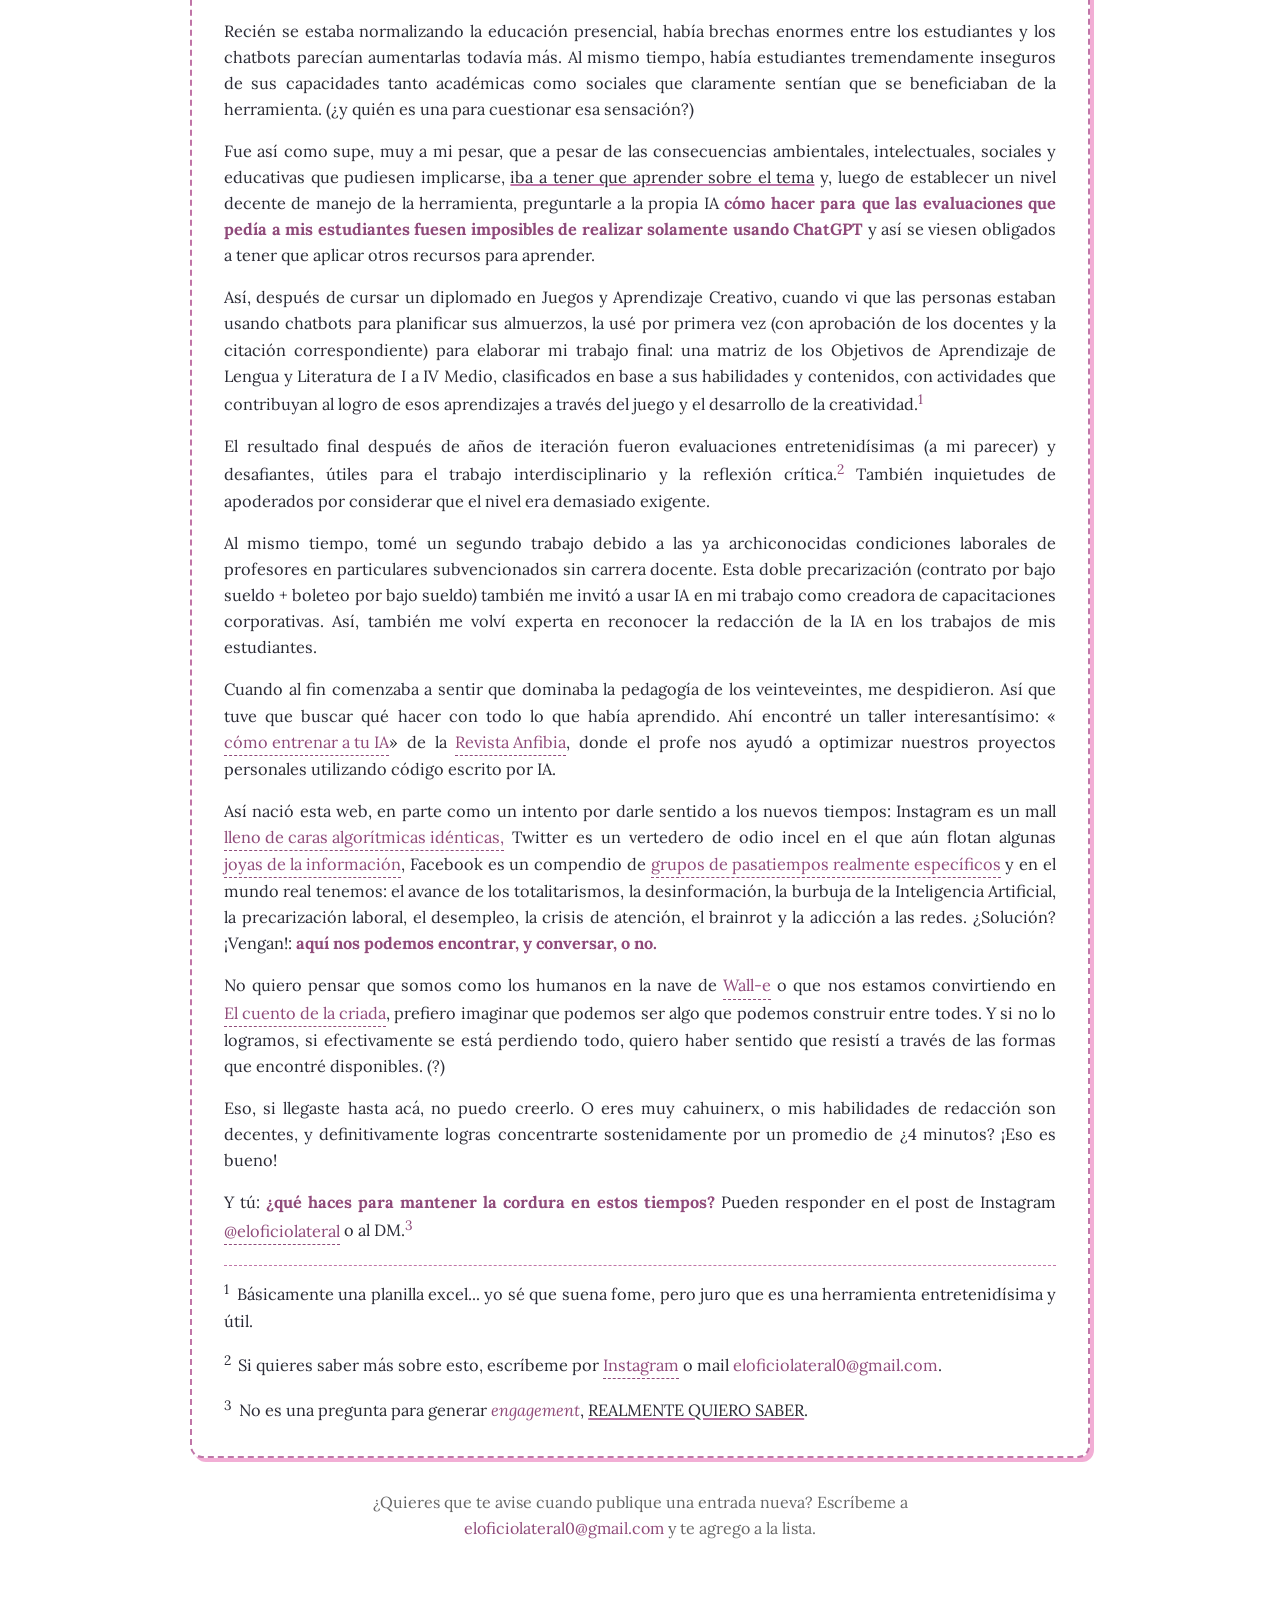
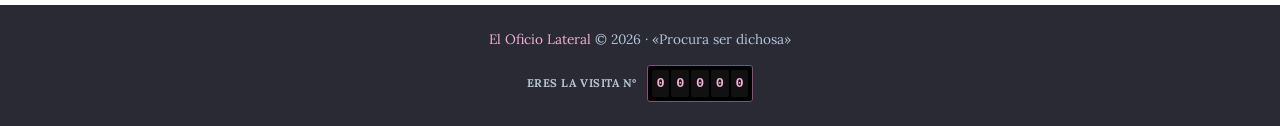
==== commit 91ccefb3: "Ajustes de detalle en blog.html: cita, Spotify, contador y menú - Saca los <br> manuales de la cita " ====
--- a/blog.html
+++ b/blog.html
@@ -41,7 +41,7 @@
         <a href="index.html#talleres">Talleres</a>
         <a href="index.html#realizados">Registro</a>
         <a href="index.html#biblioteca">Biblioteca</a>
-        <a href="calculadora-nem.html">Calculadora NEM</a>
+        <a href="index.html#herramientas">Herramientas</a>
         <a href="blog.html">Blog</a>
         <a href="index.html#contacto">Contacto</a>
       </nav>
@@ -52,7 +52,7 @@
   <section class="hero" style="padding:3rem 1.5rem;">
     <div class="hero-inner">
       <h1 class="cita-titulo">Mucho Texto</h1>
-      <p class="cita-epigrafe" style="text-align:center;">«La felicidad, o a lo menos el ánimo alegre del maestro, vale en cuanto a<br>manantial donde beberán los niños su gozo, y del gozo necesitan ellos<br>tanto como de adoctrinamiento.»</p>
+      <p class="cita-epigrafe" style="text-align:center;">«La felicidad, o a lo menos el ánimo alegre del maestro, vale en cuanto a manantial donde beberán los niños su gozo, y del gozo necesitan ellos tanto como de adoctrinamiento.»</p>
     </div>
   </section>
 
@@ -124,6 +124,12 @@
   <!-- FOOTER -->
   <footer class="site-footer">
     <p><a href="index.html" style="color:var(--rosa);">El Oficio Lateral</a> &copy; 2026 · «Procura ser dichosa»</p>
+    <div class="visit-counter" aria-label="Contador de visitas">
+      <span class="visit-counter__label">Eres la visita nº</span>
+      <span class="visit-counter__digits" id="visit-count">
+        <span>0</span><span>0</span><span>0</span><span>0</span><span>0</span>
+      </span>
+    </div>
   </footer>
 
   <script src="blog.js"></script>
@@ -131,5 +137,15 @@
   <!-- Contador de visitas (GoatCounter) -->
   <script data-goatcounter="https://unanubet.goatcounter.com/count"
           async src="//gc.zgo.at/count.js"></script>
+  <script>
+    fetch('https://unanubet.goatcounter.com/counter/TOTAL.json')
+      .then(res => res.json())
+      .then(data => {
+        const total = String(parseInt(data.count.replace(/\D/g, ''), 10)).padStart(5, '0');
+        const digits = document.querySelectorAll('#visit-count span');
+        digits.forEach((span, i) => { span.textContent = total[i]; });
+      })
+      .catch(() => {});
+  </script>
 </body>
 </html>
--- a/style.css
+++ b/style.css
@@ -1153,7 +1153,6 @@
   border-radius: 10px;
   padding: 0.8rem;
   margin-bottom: 1.3rem;
-  max-width: 400px;
 }
 
 .ahora-sonando-label {
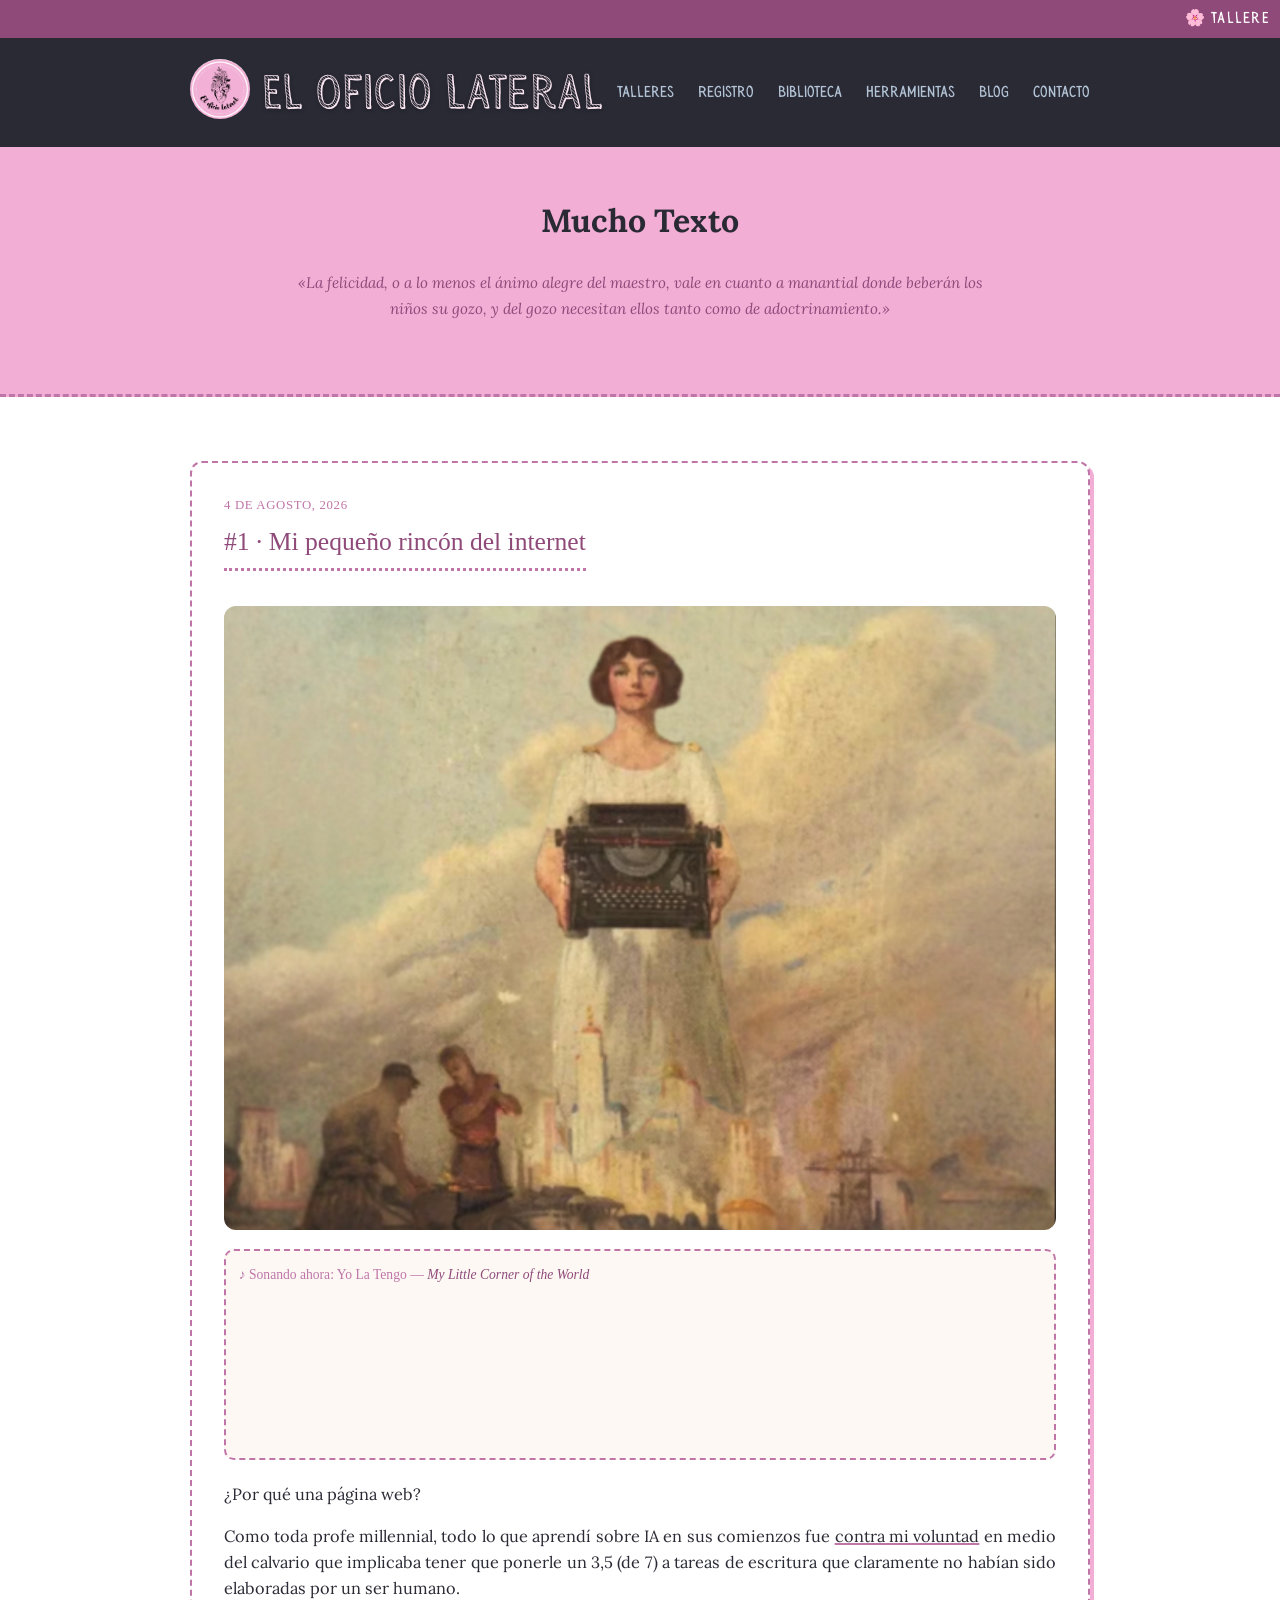
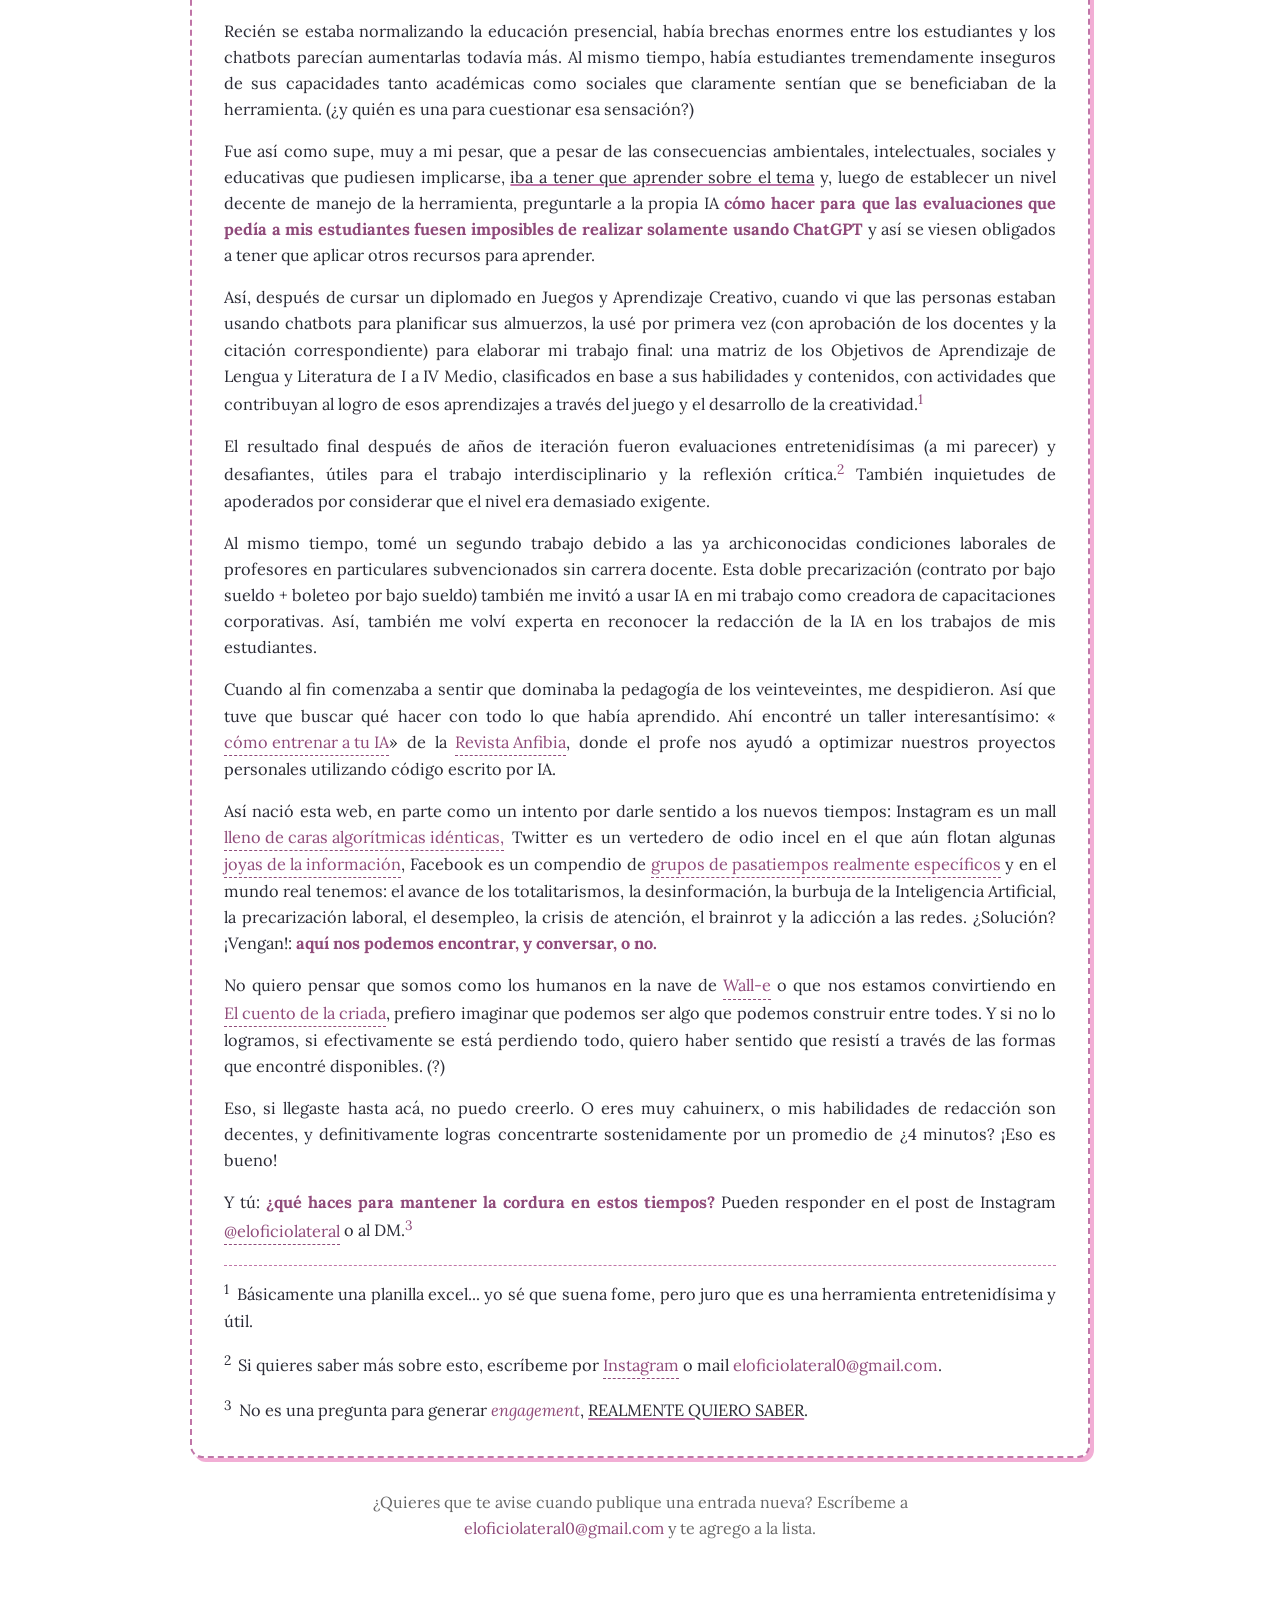
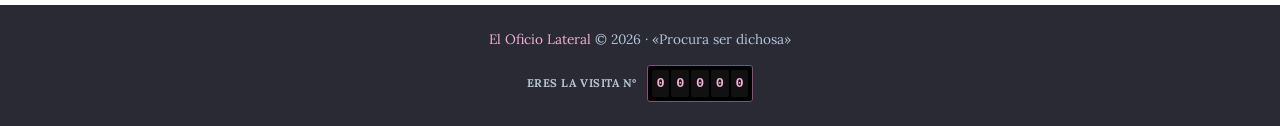
==== commit a332903e: "Da más ancho al reproductor de Spotify en mobile Reduce el padding de la tarjeta y de la entrada en " ====
--- a/blog.html
+++ b/blog.html
@@ -79,7 +79,7 @@
           <div class="entrada-cuerpo">
             <div class="ahora-sonando">
               <span class="ahora-sonando-label">♪ Sonando ahora: Yo La Tengo — <em>My Little Corner of the World</em></span>
-              <iframe src="https://open.spotify.com/embed/track/2bY66Hf5NbHJ8Ai8eNmJHG?utm_source=generator&theme=0" width="100%" height="152" frameborder="0" allowfullscreen="" allow="autoplay; clipboard-write; encrypted-media; fullscreen; picture-in-picture" loading="lazy"></iframe>
+              <iframe src="https://open.spotify.com/embed/track/2bY66Hf5NbHJ8Ai8eNmJHG?utm_source=generator&theme=0" width="100%" height="152" style="min-width:280px;" frameborder="0" allowfullscreen="" allow="autoplay; clipboard-write; encrypted-media; fullscreen; picture-in-picture" loading="lazy"></iframe>
             </div>
 
             <p>¿Por qué una página web?</p>
--- a/style.css
+++ b/style.css
@@ -1189,4 +1189,12 @@
   h2 {
     font-size: 1.6rem;
   }
-}
+
+  .entrada {
+    padding: 1.2rem;
+  }
+
+  .ahora-sonando {
+    padding: 0.5rem;
+  }
+}
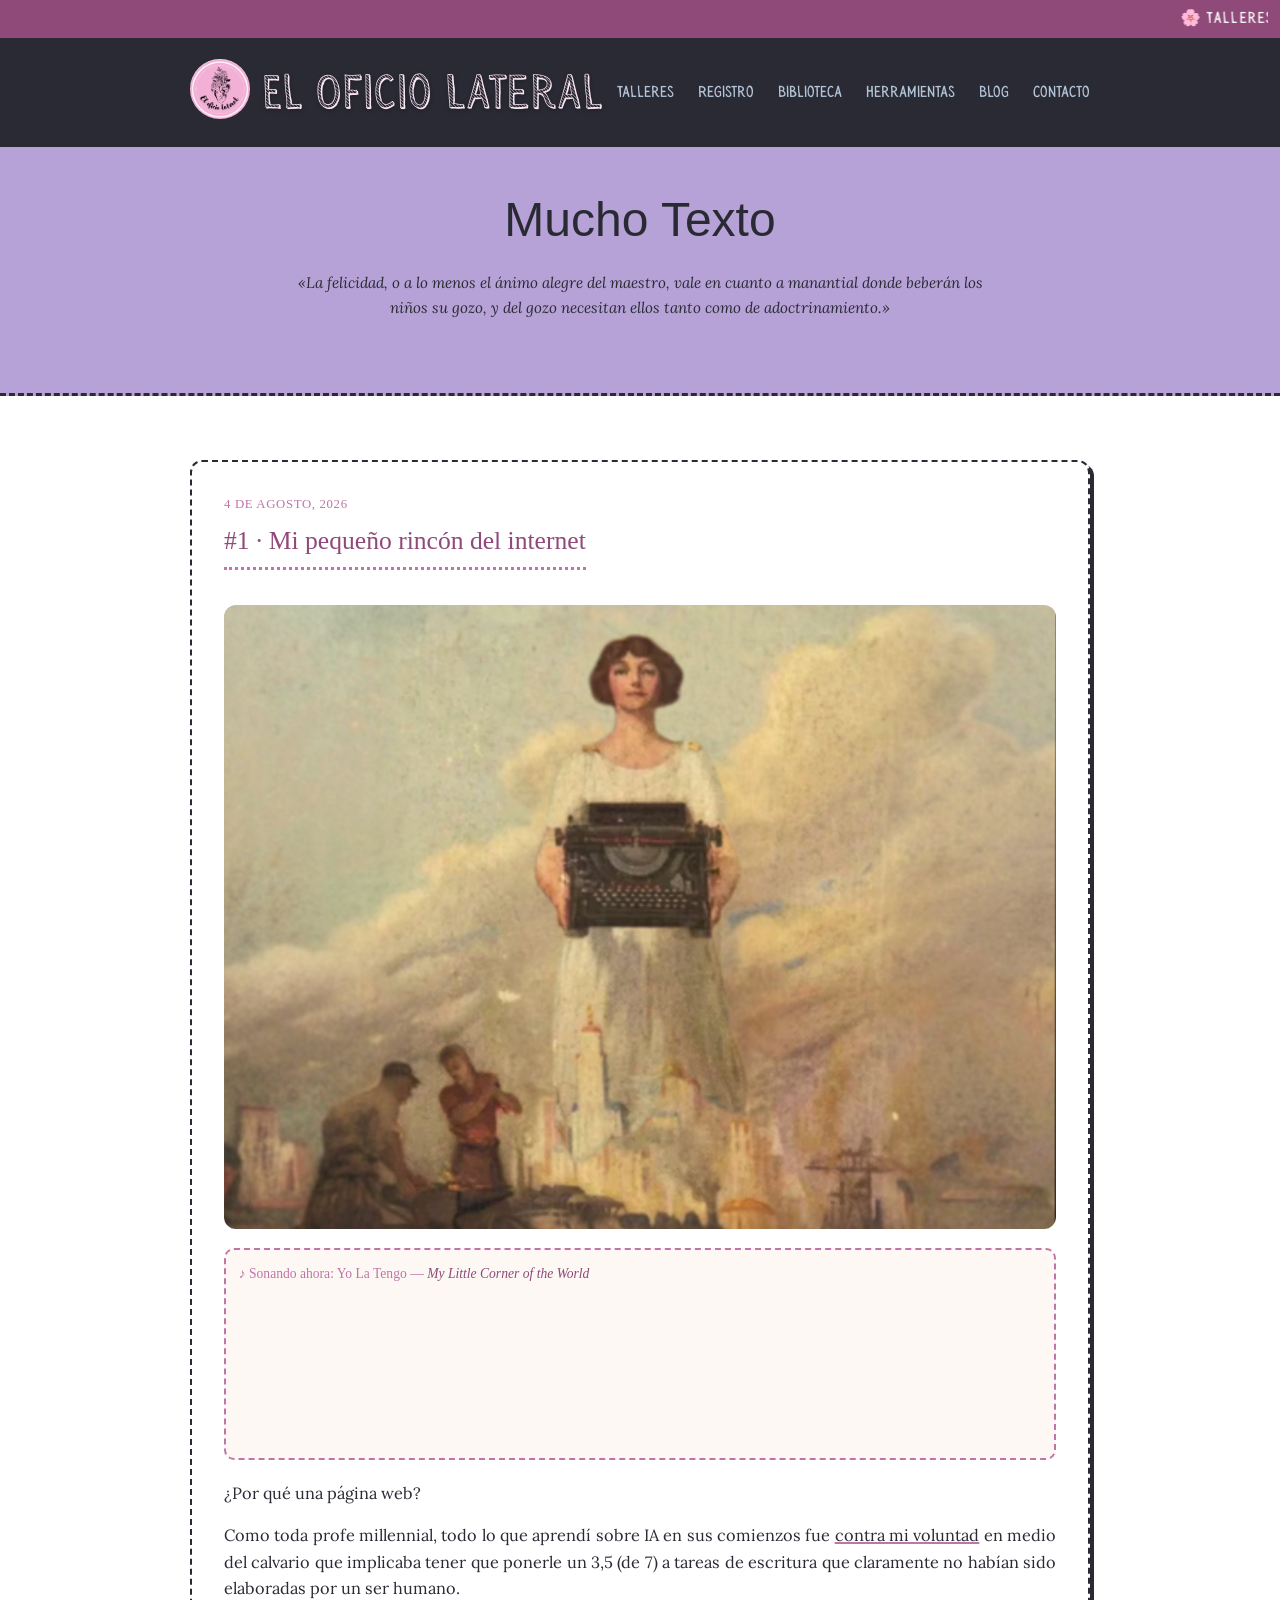
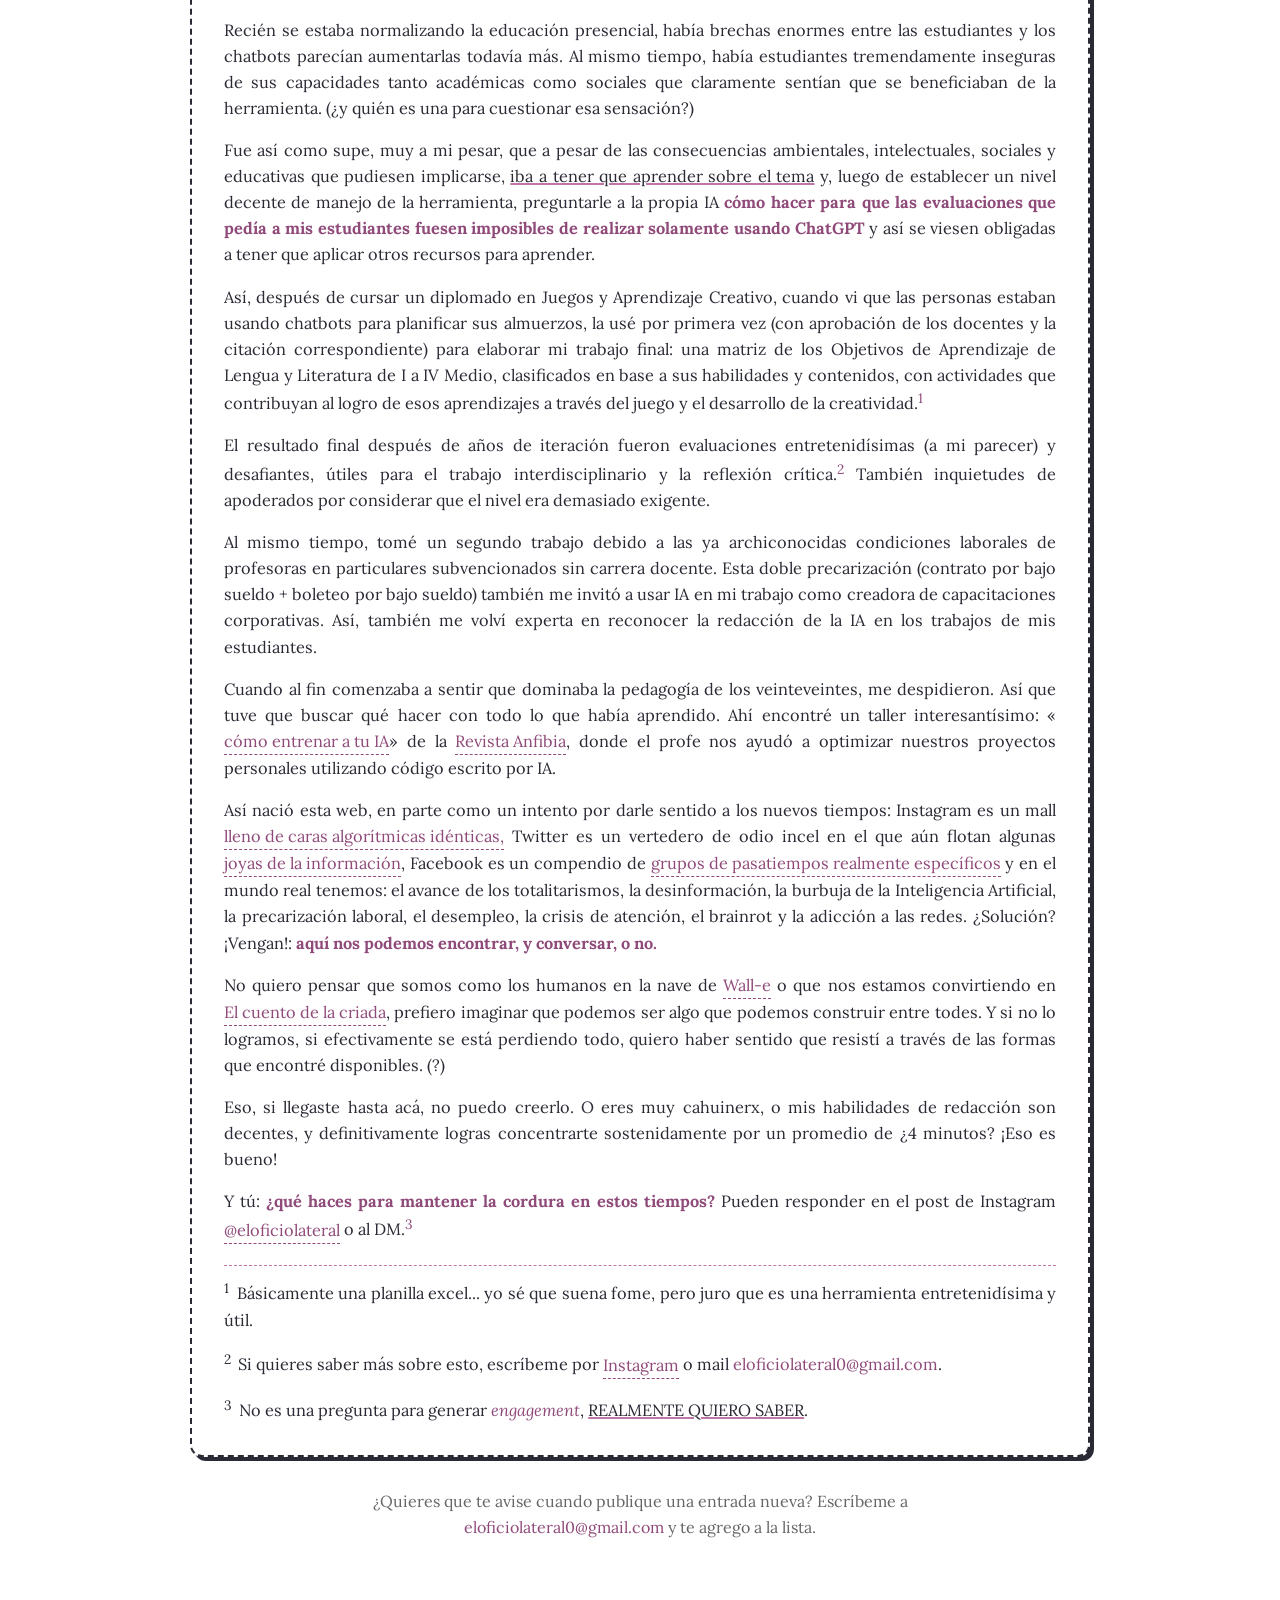
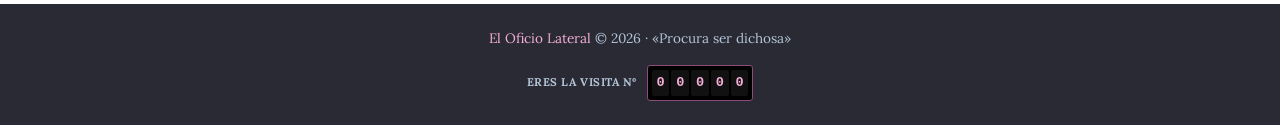
==== commit b1175010: "Blog: fondo lila plano, título en Rammeto One y ajustes de género en la entrada Co-Authored-By: Clau" ====
--- a/blog.html
+++ b/blog.html
@@ -18,10 +18,10 @@
 
   <link rel="preconnect" href="https://fonts.googleapis.com">
   <link rel="preconnect" href="https://fonts.gstatic.com" crossorigin>
-  <link href="https://fonts.googleapis.com/css2?family=Lora:ital,wght@0,400;0,600;1,400&family=Fredericka+the+Great&family=Kranky&display=swap" rel="stylesheet">
+  <link href="https://fonts.googleapis.com/css2?family=Lora:ital,wght@0,400;0,600;1,400&family=Fredericka+the+Great&family=Kranky&family=Rammeto+One&display=swap" rel="stylesheet">
   <link rel="stylesheet" href="style.css">
 </head>
-<body>
+<body class="pagina-blog">
 
   <!-- MARQUEE -->
   <div class="marquee-barra">
@@ -86,15 +86,15 @@
 
             <p>Como toda profe millennial, todo lo que aprendí sobre IA en sus comienzos fue <u>contra mi voluntad</u> en medio del calvario que implicaba tener que ponerle un 3,5 (de 7) a tareas de escritura que claramente no habían sido elaboradas por un ser humano.</p>
 
-            <p>Recién se estaba normalizando la educación presencial, había brechas enormes entre los estudiantes y los chatbots parecían aumentarlas todavía más. Al mismo tiempo, había estudiantes tremendamente inseguros de sus capacidades tanto académicas como sociales que claramente sentían que se beneficiaban de la herramienta. (¿y quién es una para cuestionar esa sensación?)</p>
+            <p>Recién se estaba normalizando la educación presencial, había brechas enormes entre las estudiantes y los chatbots parecían aumentarlas todavía más. Al mismo tiempo, había estudiantes tremendamente inseguras de sus capacidades tanto académicas como sociales que claramente sentían que se beneficiaban de la herramienta. (¿y quién es una para cuestionar esa sensación?)</p>
 
-            <p>Fue así como supe, muy a mi pesar, que a pesar de las consecuencias ambientales, intelectuales, sociales y educativas que pudiesen implicarse, <u>iba a tener que aprender sobre el tema</u> y, luego de establecer un nivel decente de manejo de la herramienta, preguntarle a la propia IA <strong>cómo hacer para que las evaluaciones que pedía a mis estudiantes fuesen imposibles de realizar solamente usando ChatGPT</strong> y así se viesen obligados a tener que aplicar otros recursos para aprender.</p>
+            <p>Fue así como supe, muy a mi pesar, que a pesar de las consecuencias ambientales, intelectuales, sociales y educativas que pudiesen implicarse, <u>iba a tener que aprender sobre el tema</u> y, luego de establecer un nivel decente de manejo de la herramienta, preguntarle a la propia IA <strong>cómo hacer para que las evaluaciones que pedía a mis estudiantes fuesen imposibles de realizar solamente usando ChatGPT</strong> y así se viesen obligadas a tener que aplicar otros recursos para aprender.</p>
 
             <p>Así, después de cursar un diplomado en Juegos y Aprendizaje Creativo, cuando vi que las personas estaban usando chatbots para planificar sus almuerzos, la usé por primera vez (con aprobación de los docentes y la citación correspondiente) para elaborar mi trabajo final: una matriz de los Objetivos de Aprendizaje de Lengua y Literatura de I a IV Medio, clasificados en base a sus habilidades y contenidos, con actividades que contribuyan al logro de esos aprendizajes a través del juego y el desarrollo de la creatividad.<sup><a href="#nota-1">1</a></sup></p>
 
             <p>El resultado final después de años de iteración fueron evaluaciones entretenidísimas (a mi parecer) y desafiantes, útiles para el trabajo interdisciplinario y la reflexión crítica.<sup><a href="#nota-2">2</a></sup> También inquietudes de apoderados por considerar que el nivel era demasiado exigente.</p>
 
-            <p>Al mismo tiempo, tomé un segundo trabajo debido a las ya archiconocidas condiciones laborales de profesores en particulares subvencionados sin carrera docente. Esta doble precarización (contrato por bajo sueldo + boleteo por bajo sueldo) también me invitó a usar IA en mi trabajo como creadora de capacitaciones corporativas. Así, también me volví experta en reconocer la redacción de la IA en los trabajos de mis estudiantes.</p>
+            <p>Al mismo tiempo, tomé un segundo trabajo debido a las ya archiconocidas condiciones laborales de profesoras en particulares subvencionados sin carrera docente. Esta doble precarización (contrato por bajo sueldo + boleteo por bajo sueldo) también me invitó a usar IA en mi trabajo como creadora de capacitaciones corporativas. Así, también me volví experta en reconocer la redacción de la IA en los trabajos de mis estudiantes.</p>
 
             <p>Cuando al fin comenzaba a sentir que dominaba la pedagogía de los veinteveintes, me despidieron. Así que tuve que buscar qué hacer con todo lo que había aprendido. Ahí encontré un taller interesantísimo: «<a href="https://www.instagram.com/p/Dadl_n1HfY5/?utm_source=ig_web_copy_link&igsh=MzRlODBiNWFlZA==" target="_blank" rel="noopener" data-preview="Talleres de Agosto" data-preview-img="Blog/Imágenes Entradas/previews/ig-post-anfibia.jpg">cómo entrenar a tu IA</a>» de la <a href="https://www.revistaanfibia.com/" target="_blank" rel="noopener" data-preview="Revista Anfibia — periodismo narrativo, talleres y diplomados." data-preview-img="Blog/Imágenes Entradas/previews/revista-anfibia.jpg">Revista Anfibia</a>, donde el profe nos ayudó a optimizar nuestros proyectos personales utilizando código escrito por IA.</p>
 
--- a/style.css
+++ b/style.css
@@ -680,6 +680,96 @@
   font-size: 0.78rem;
   color: var(--rosa-medio);
   font-style: italic;
+}
+
+/* Tarjeta horizontal: afiche a la izquierda, texto a la derecha. Se apilan hacia abajo al sumar talleres. */
+.tarjetas--horizontal {
+  grid-template-columns: 1fr;
+}
+
+.tarjeta--horizontal {
+  flex-direction: row;
+  gap: 1.5rem;
+}
+
+.tarjeta--horizontal .tarjeta-foto {
+  flex: 0 0 210px;
+  align-self: flex-start;
+  margin: 0;
+  border-radius: 8px;
+}
+
+.tarjeta--horizontal .tarjeta-foto img {
+  border-radius: 8px;
+  transform-origin: left top;
+}
+
+.tarjeta--horizontal .tarjeta-foto:hover img {
+  transform: scale(1.5);
+  border-radius: 8px;
+}
+
+.tarjeta-detalle summary {
+  cursor: pointer;
+  font-weight: 700;
+  color: var(--rosa-oscuro);
+  font-size: 0.95rem;
+  margin-bottom: 0.5rem;
+}
+
+.tarjeta-detalle > * + * {
+  margin-top: 0.75rem;
+}
+
+.tarjeta-cuerpo {
+  flex: 1;
+  display: flex;
+  flex-direction: column;
+  gap: 0.75rem;
+}
+
+.tarjeta-cuerpo > p:not([class]) {
+  text-align: justify;
+}
+
+.tarjeta-cuerpo .tarjeta-tag,
+.tarjeta-cuerpo .tarjeta-badge {
+  align-self: flex-start;
+}
+
+.tarjeta-grupos {
+  margin-top: 0;
+}
+
+.tarjeta-grupos .precio-item em {
+  color: var(--rosa-oscuro);
+  font-weight: 600;
+}
+
+.tarjeta-botones {
+  display: flex;
+  flex-wrap: wrap;
+  gap: 0.6rem;
+  margin-top: auto;
+}
+
+@media (max-width: 700px) {
+  .tarjeta--horizontal {
+    flex-direction: column;
+  }
+
+  .tarjeta--horizontal .tarjeta-foto {
+    flex: none;
+    align-self: auto;
+  }
+
+  .tarjeta--horizontal .tarjeta-foto img {
+    transform-origin: top center;
+  }
+
+  .tarjeta--horizontal .tarjeta-foto:hover img {
+    transform: scale(1.3);
+  }
 }
 
 /* === CONTACTO === */
@@ -1198,3 +1288,31 @@
     padding: 0.5rem;
   }
 }
+
+/* === PÁGINA DEL BLOG (rebranding nov 2026): fondo lila plano + título en Rammeto One === */
+.pagina-blog {
+  background-color: var(--lila);
+  background-image: none;
+}
+
+.pagina-blog .hero {
+  background-color: var(--lila);
+  border-bottom: 3px dashed var(--navy);
+}
+
+.pagina-blog .cita-titulo {
+  font-family: 'Rammeto One', sans-serif;
+  font-weight: 400;
+  font-size: 3rem;
+  line-height: 1.05;
+  color: var(--navy);
+}
+
+.pagina-blog .cita-epigrafe {
+  color: var(--navy);
+}
+
+.pagina-blog .entrada {
+  border-color: var(--navy);
+  box-shadow: 4px 4px 0px var(--navy);
+}
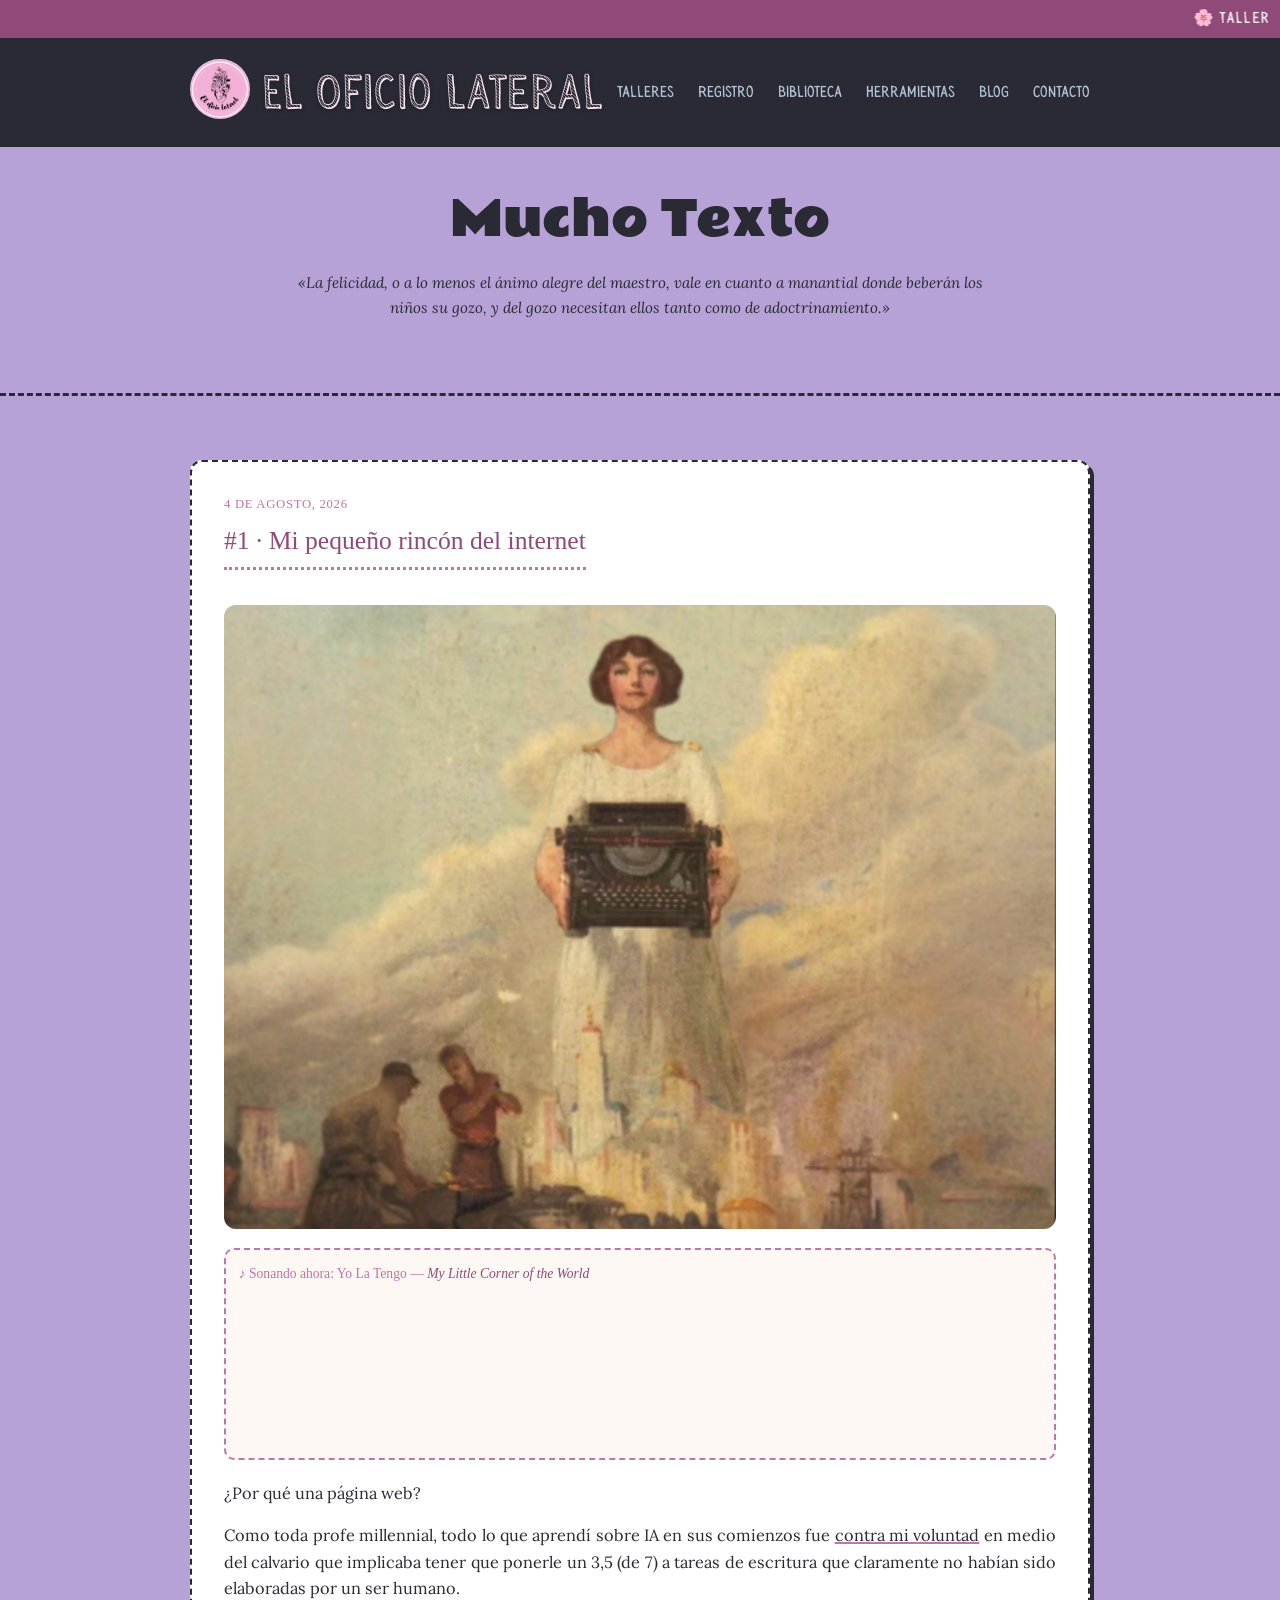
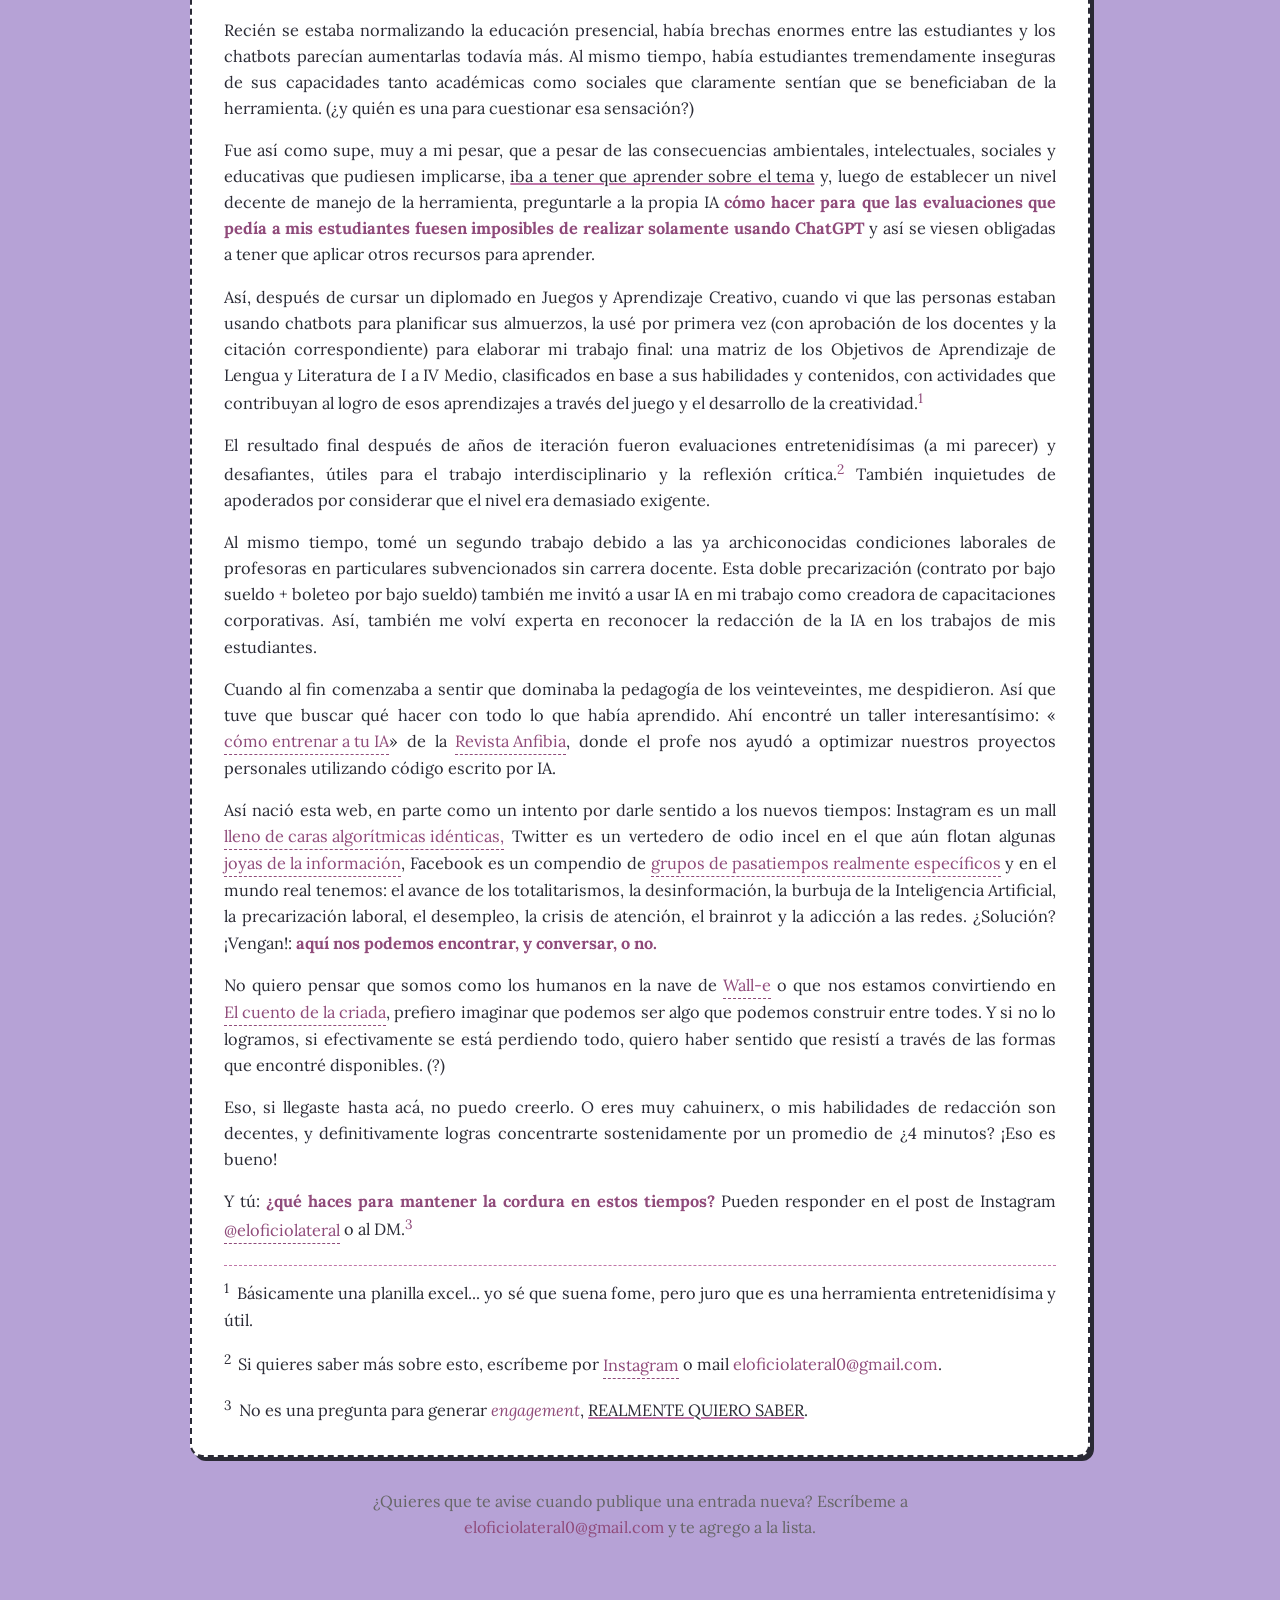
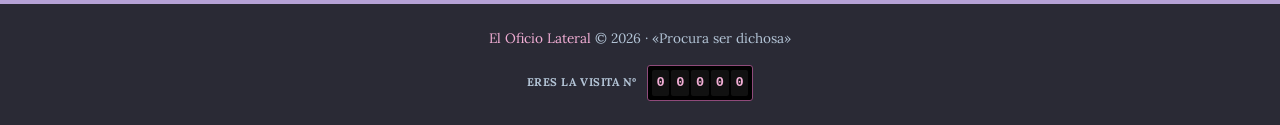
==== commit b97a2e12: "Blog: corrige nombre de fuente (Rammetto One) y fondo lila en la sección de entradas; Desbloqueo Lec" ====
--- a/blog.html
+++ b/blog.html
@@ -18,7 +18,7 @@
 
   <link rel="preconnect" href="https://fonts.googleapis.com">
   <link rel="preconnect" href="https://fonts.gstatic.com" crossorigin>
-  <link href="https://fonts.googleapis.com/css2?family=Lora:ital,wght@0,400;0,600;1,400&family=Fredericka+the+Great&family=Kranky&family=Rammeto+One&display=swap" rel="stylesheet">
+  <link href="https://fonts.googleapis.com/css2?family=Lora:ital,wght@0,400;0,600;1,400&family=Fredericka+the+Great&family=Kranky&family=Rammetto+One&display=swap" rel="stylesheet">
   <link rel="stylesheet" href="style.css">
 </head>
 <body class="pagina-blog">
--- a/style.css
+++ b/style.css
@@ -1295,13 +1295,17 @@
   background-image: none;
 }
 
+.pagina-blog section.blog {
+  background-color: transparent;
+}
+
 .pagina-blog .hero {
   background-color: var(--lila);
   border-bottom: 3px dashed var(--navy);
 }
 
 .pagina-blog .cita-titulo {
-  font-family: 'Rammeto One', sans-serif;
+  font-family: 'Rammetto One', sans-serif;
   font-weight: 400;
   font-size: 3rem;
   line-height: 1.05;
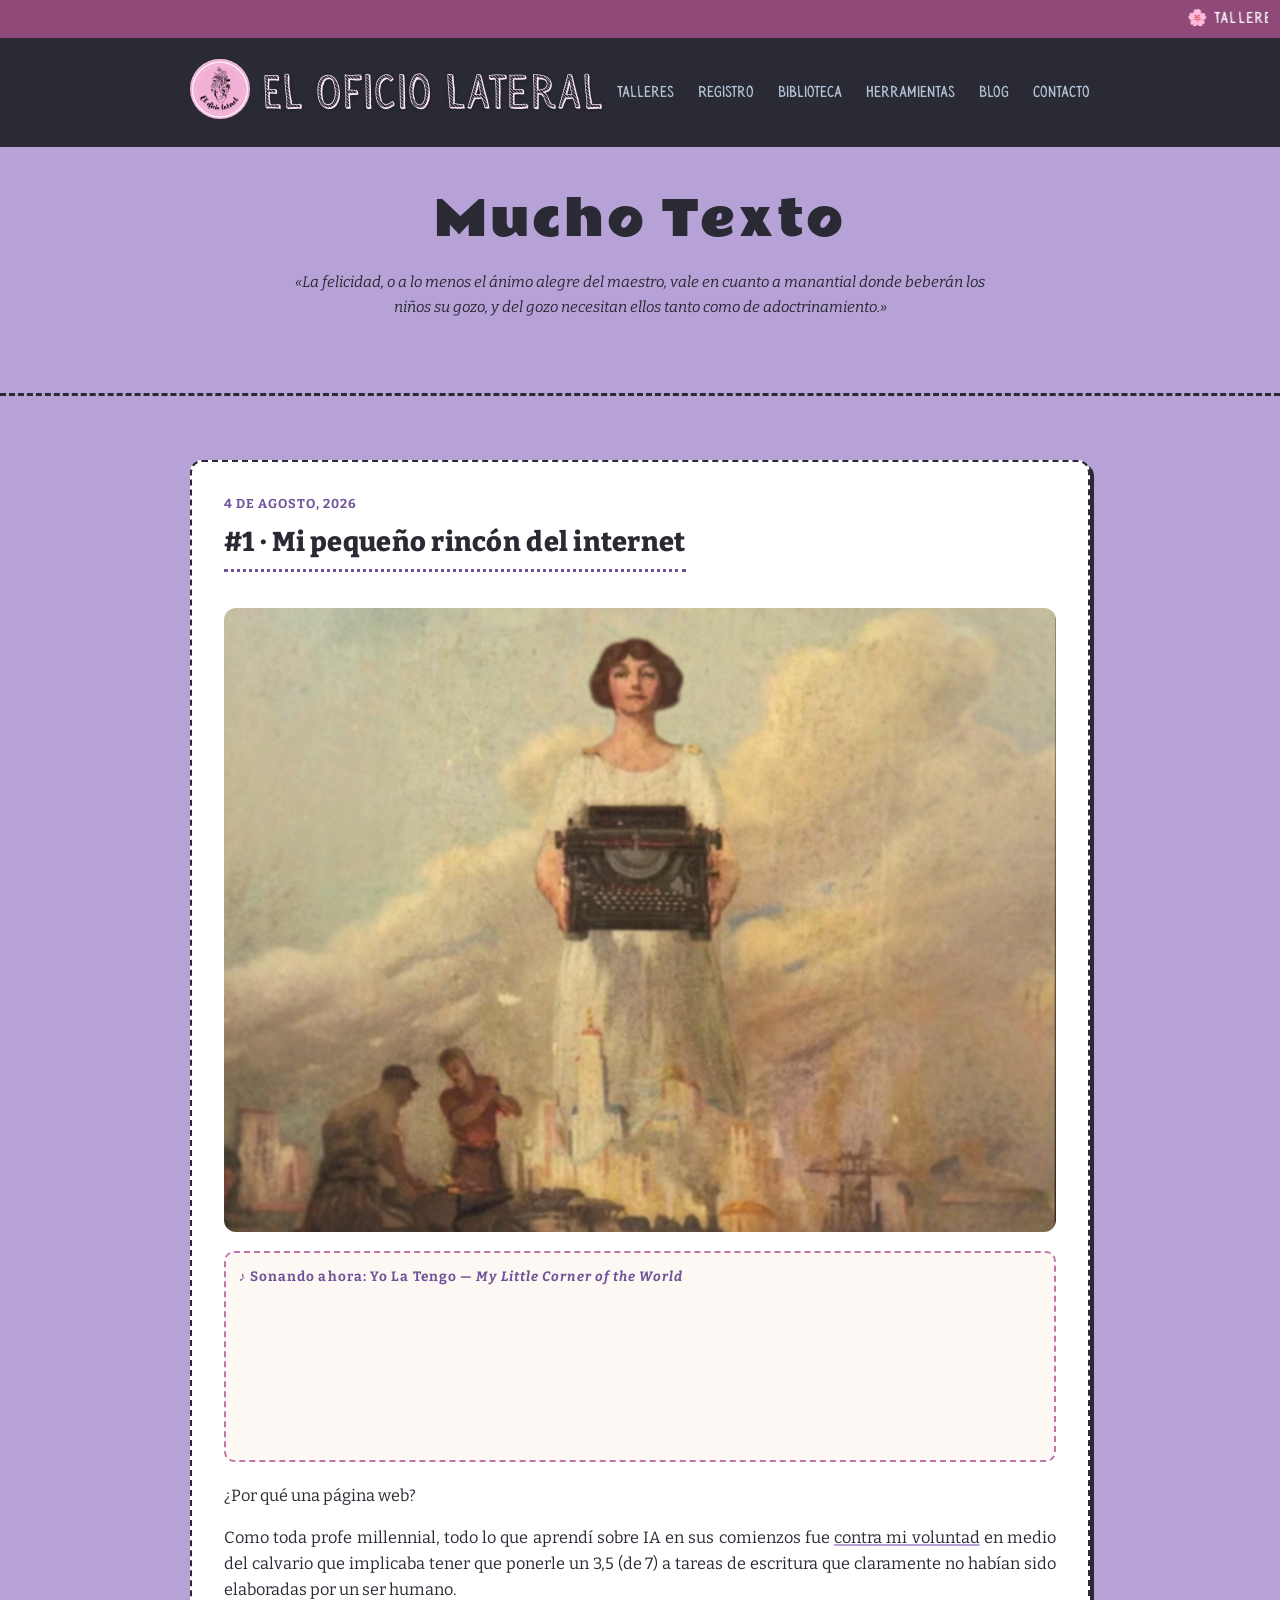
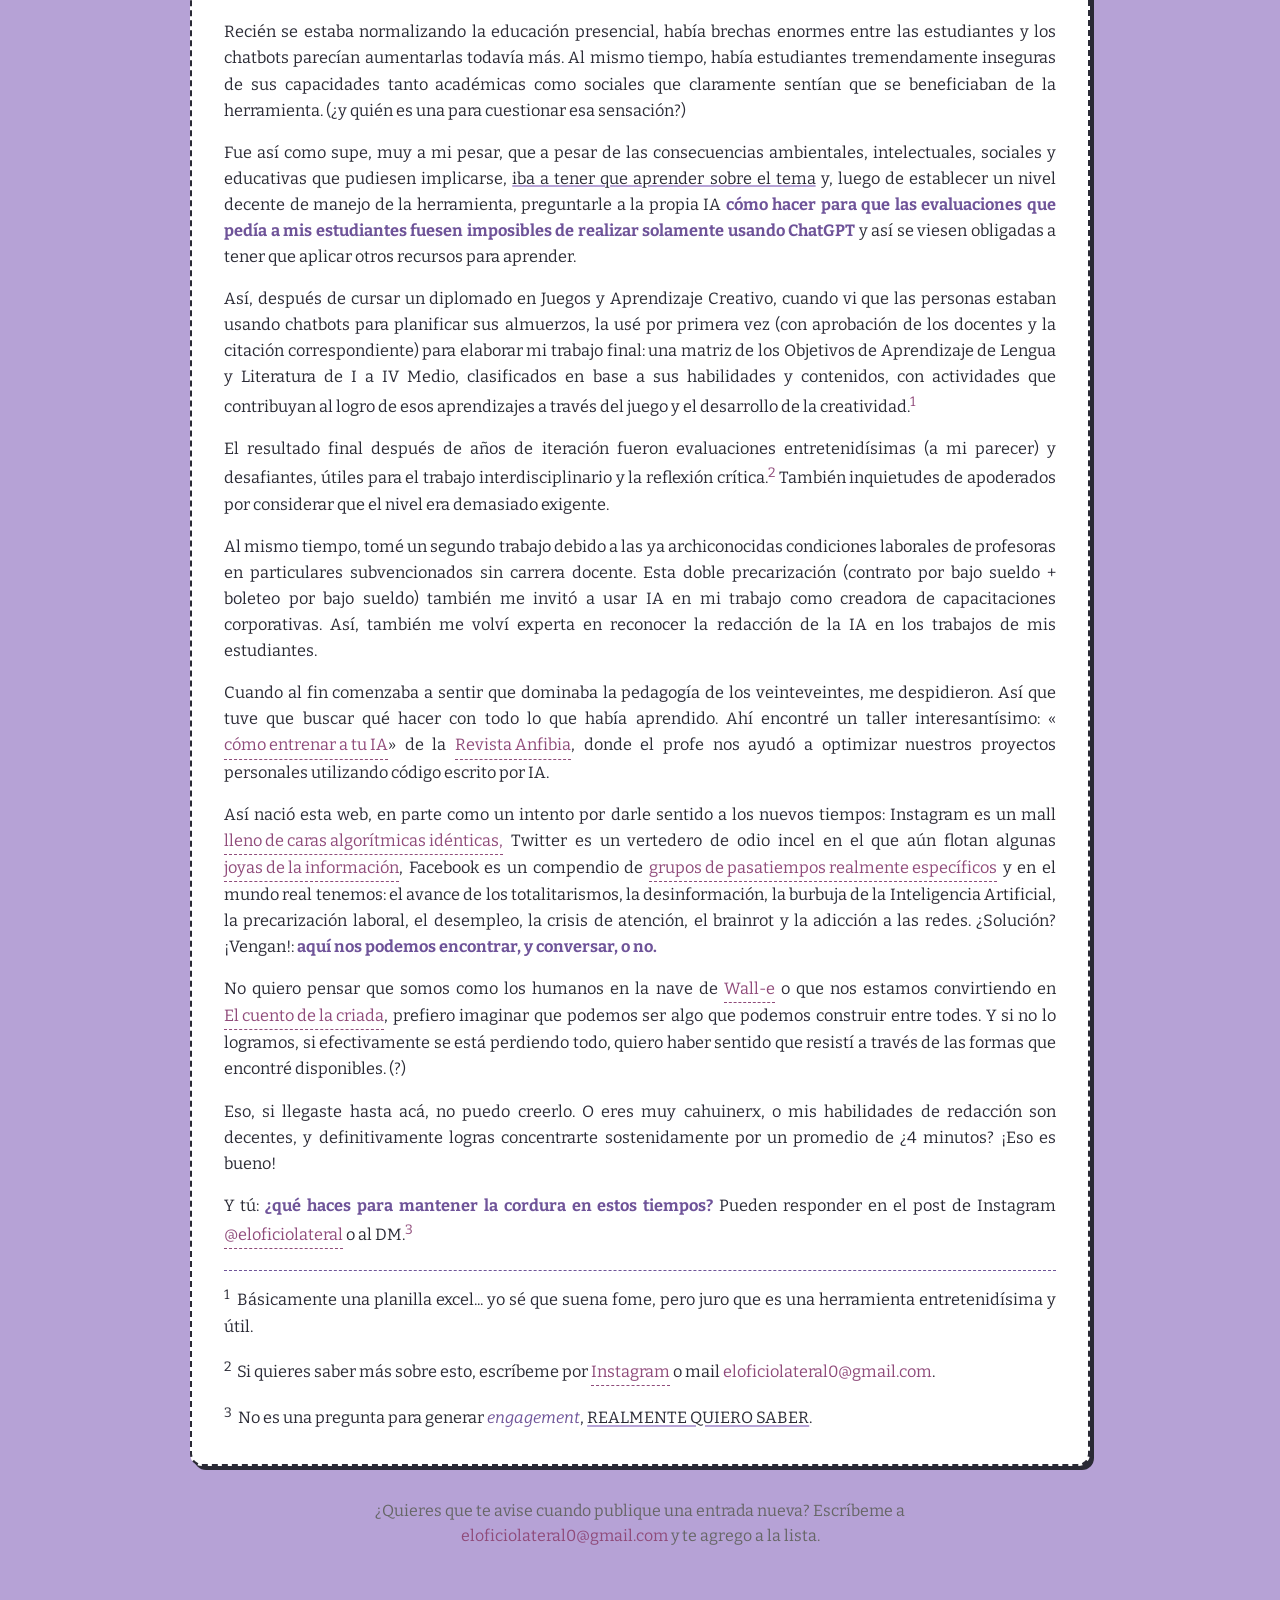
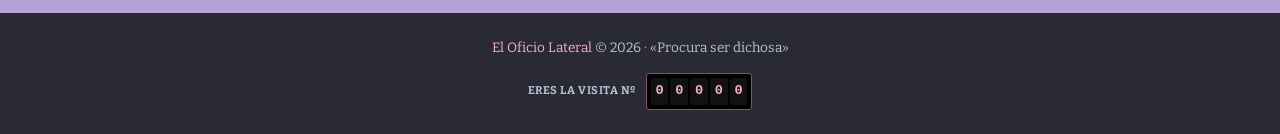
==== commit 8652bb54: "Blog: Bitter en cuerpo, títulos y etiquetas; lila profundo en detalles; más espaciado en el título C" ====
--- a/blog.html
+++ b/blog.html
@@ -18,7 +18,7 @@
 
   <link rel="preconnect" href="https://fonts.googleapis.com">
   <link rel="preconnect" href="https://fonts.gstatic.com" crossorigin>
-  <link href="https://fonts.googleapis.com/css2?family=Lora:ital,wght@0,400;0,600;1,400&family=Fredericka+the+Great&family=Kranky&family=Rammetto+One&display=swap" rel="stylesheet">
+  <link href="https://fonts.googleapis.com/css2?family=Lora:ital,wght@0,400;0,600;1,400&family=Fredericka+the+Great&family=Kranky&family=Rammetto+One&family=Bitter:ital,wght@0,400;0,700;0,800;1,400&display=swap" rel="stylesheet">
   <link rel="stylesheet" href="style.css">
 </head>
 <body class="pagina-blog">
--- a/style.css
+++ b/style.css
@@ -5,6 +5,7 @@
   --rosa-medio: #c075a8;
   --rosa-oscuro: #8f4a7a;
   --lila: #b6a2d6;
+  --lila-oscuro: #6f5499; /* lila profundo para texto y detalles (legible sobre blanco/crema) */
   --amarillo: #f2d675;
   --navy: #2a2a35;
   --crema: #fdf8f4;
@@ -1309,6 +1310,7 @@
   font-weight: 400;
   font-size: 3rem;
   line-height: 1.05;
+  letter-spacing: 0.06em;
   color: var(--navy);
 }
 
@@ -1320,3 +1322,46 @@
   border-color: var(--navy);
   box-shadow: 4px 4px 0px var(--navy);
 }
+
+/* blog: tipografía Bitter (cuerpo, títulos de entrada, etiquetas) + detalles en lila profundo */
+.pagina-blog {
+  font-family: 'Bitter', serif;
+}
+
+.pagina-blog .cita-epigrafe {
+  font-family: 'Bitter', serif;
+}
+
+.pagina-blog .entrada h2 {
+  font-family: 'Bitter', serif;
+  font-weight: 800;
+  font-size: 1.7rem;
+  letter-spacing: 0.01em;
+  color: var(--navy);
+  border-bottom-color: var(--lila-oscuro);
+}
+
+.pagina-blog .entrada-fecha,
+.pagina-blog .ahora-sonando-label {
+  font-family: 'Bitter', serif;
+  font-weight: 700;
+  letter-spacing: 0.08em;
+  color: var(--lila-oscuro);
+}
+
+.pagina-blog .entrada-cuerpo p {
+  font-family: 'Bitter', serif;
+}
+
+.pagina-blog .entrada-cuerpo em,
+.pagina-blog .entrada-cuerpo strong {
+  color: var(--lila-oscuro);
+}
+
+.pagina-blog .entrada-cuerpo u {
+  text-decoration-color: var(--lila);
+}
+
+.pagina-blog .entrada-notas {
+  border-top-color: var(--lila-oscuro);
+}
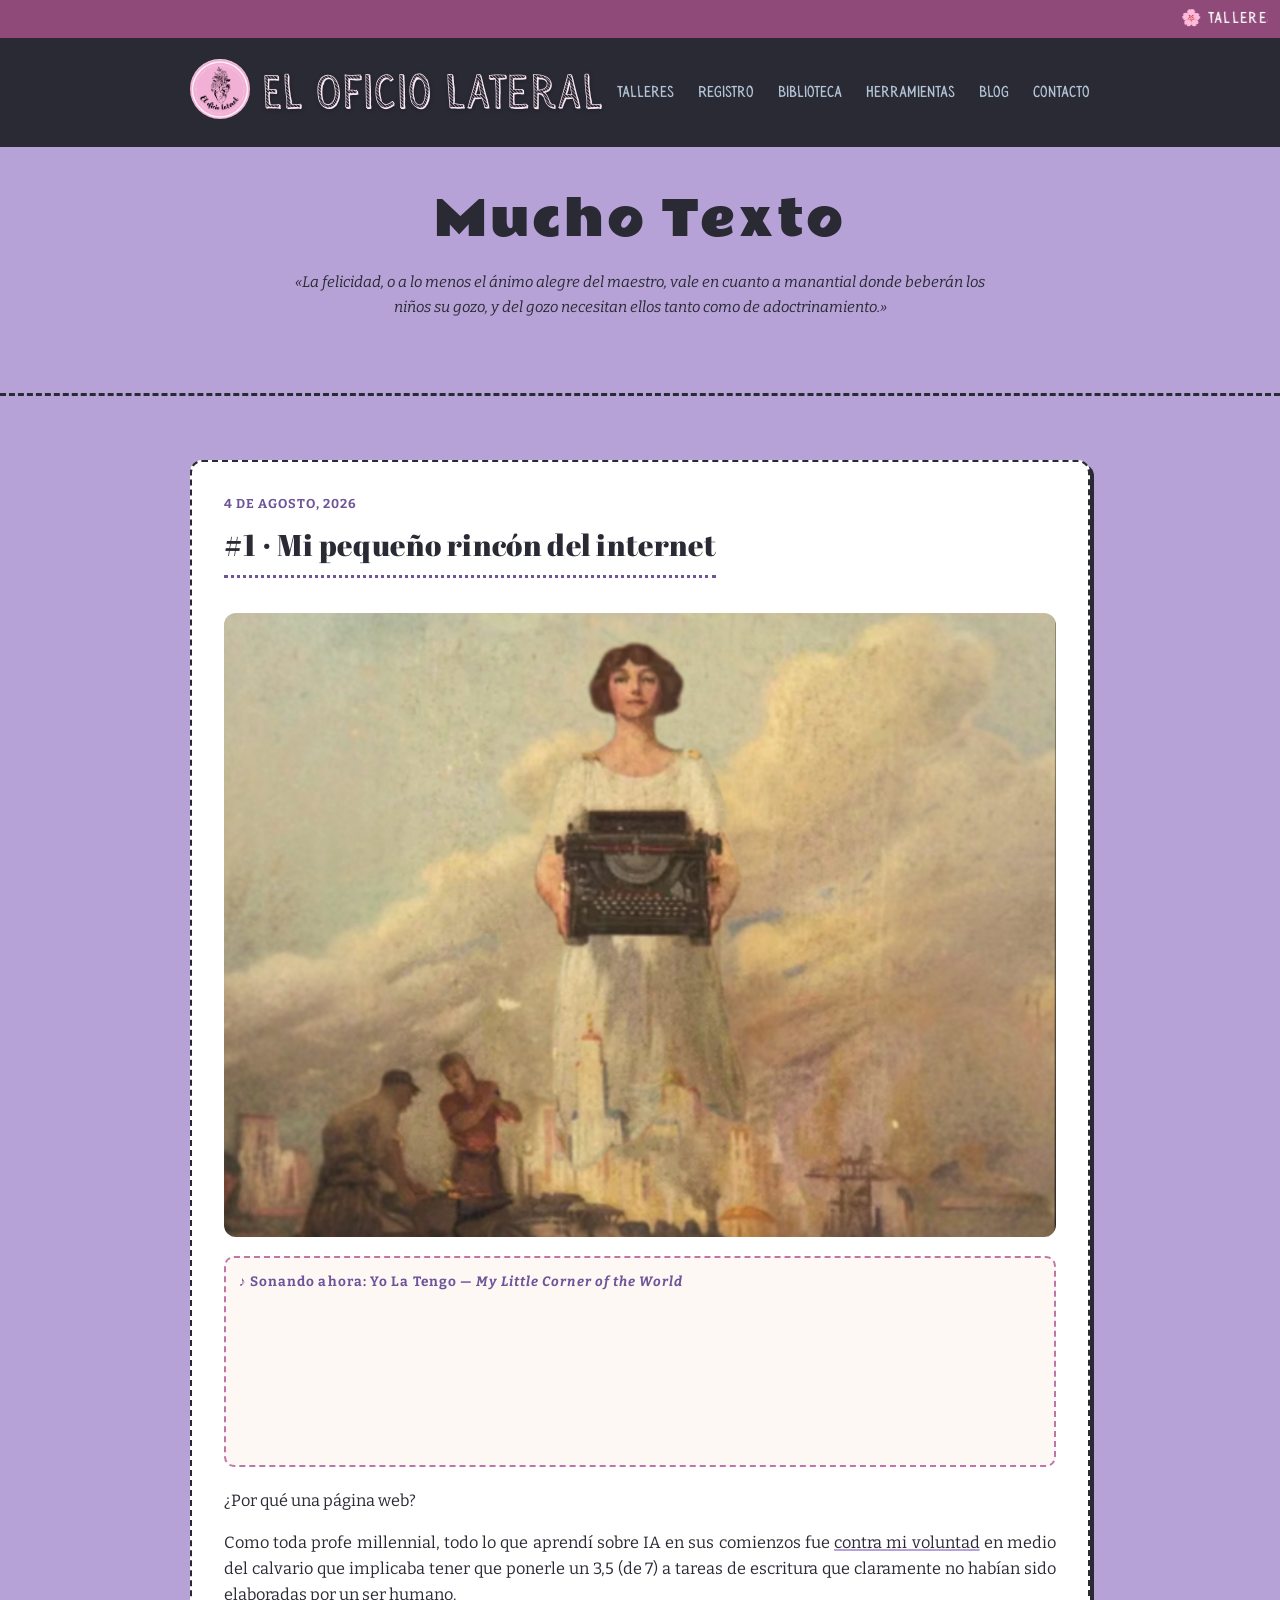
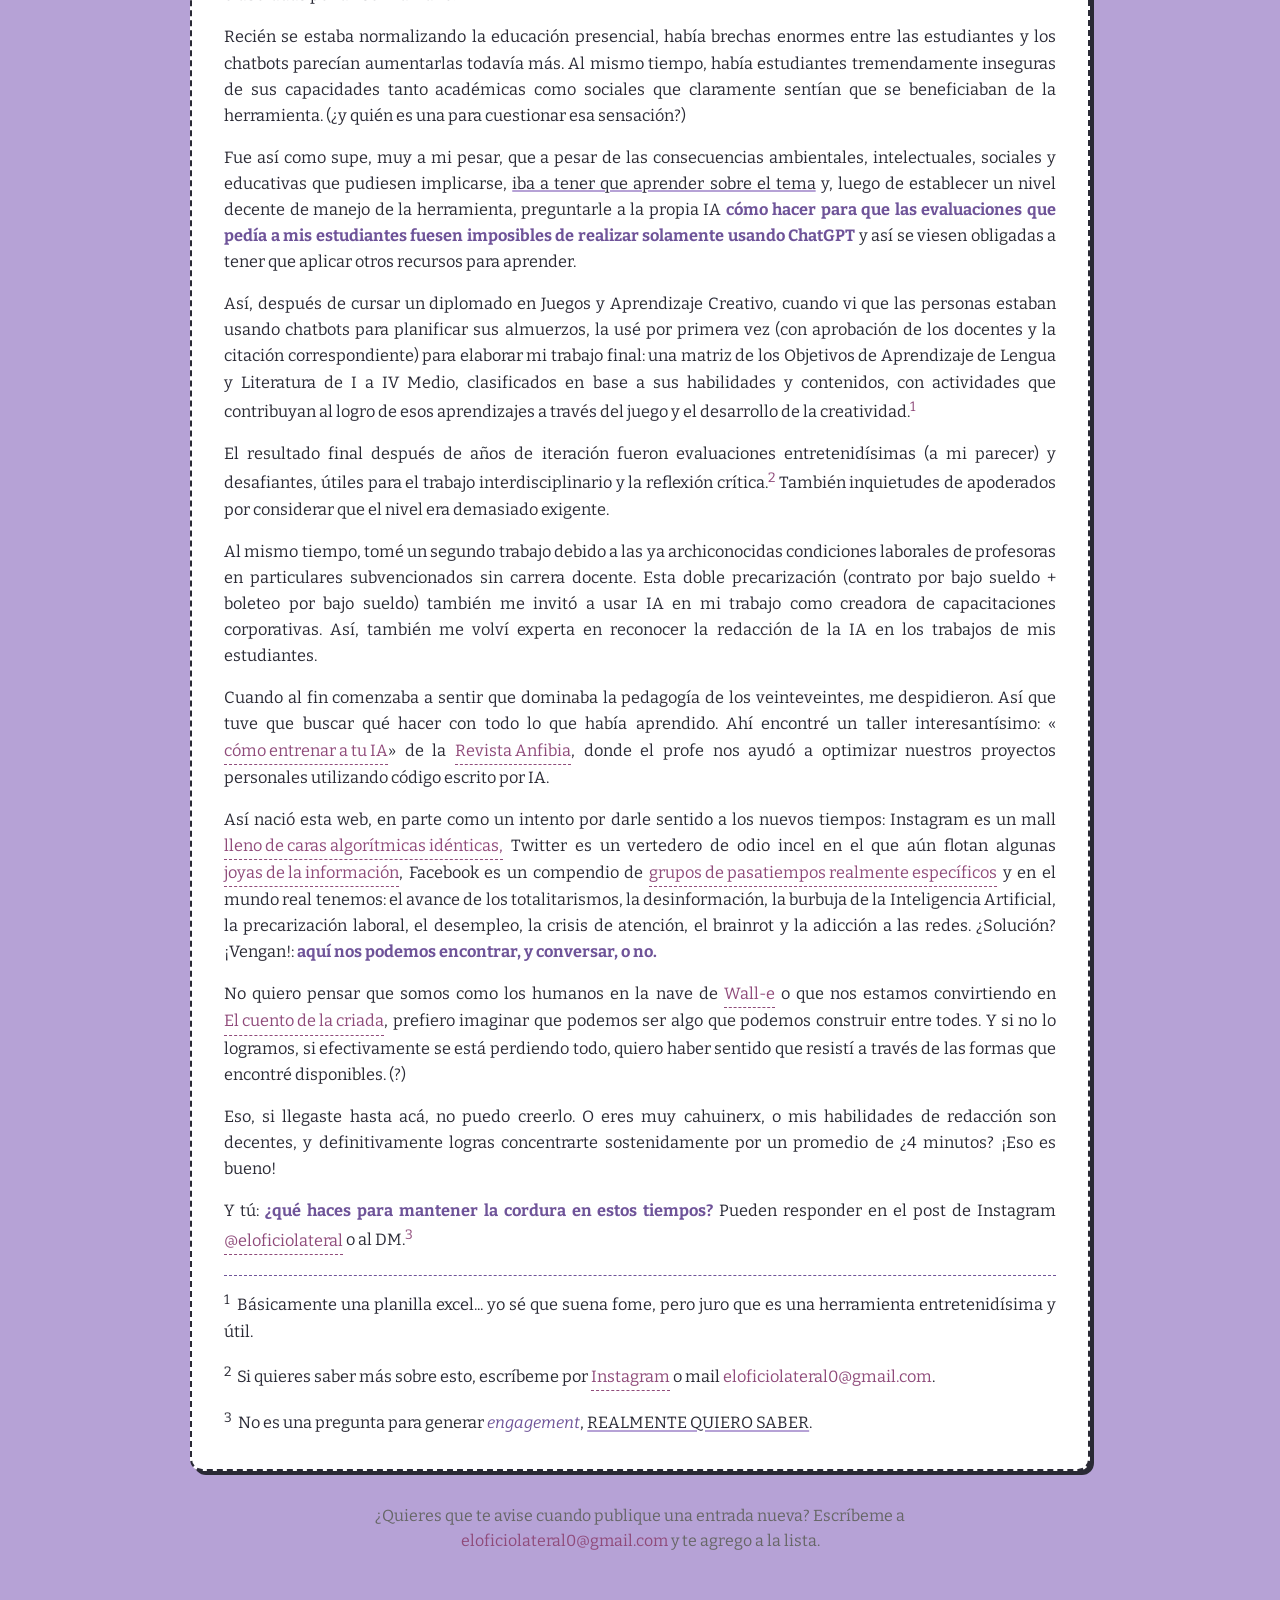
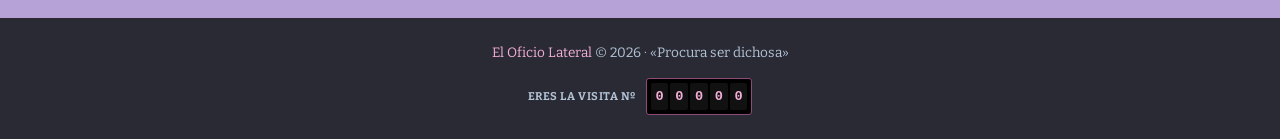
==== commit 8a1d20c2: "Blog: títulos de entrada en Abril Fatface Co-Authored-By: Claude Sonnet 5.5 <noreply@anthropic.com>" ====
--- a/blog.html
+++ b/blog.html
@@ -18,7 +18,7 @@
 
   <link rel="preconnect" href="https://fonts.googleapis.com">
   <link rel="preconnect" href="https://fonts.gstatic.com" crossorigin>
-  <link href="https://fonts.googleapis.com/css2?family=Lora:ital,wght@0,400;0,600;1,400&family=Fredericka+the+Great&family=Kranky&family=Rammetto+One&family=Bitter:ital,wght@0,400;0,700;0,800;1,400&display=swap" rel="stylesheet">
+  <link href="https://fonts.googleapis.com/css2?family=Lora:ital,wght@0,400;0,600;1,400&family=Fredericka+the+Great&family=Kranky&family=Rammetto+One&family=Abril+Fatface&family=Bitter:ital,wght@0,400;0,700;0,800;1,400&display=swap" rel="stylesheet">
   <link rel="stylesheet" href="style.css">
 </head>
 <body class="pagina-blog">
--- a/style.css
+++ b/style.css
@@ -1333,10 +1333,10 @@
 }
 
 .pagina-blog .entrada h2 {
-  font-family: 'Bitter', serif;
-  font-weight: 800;
-  font-size: 1.7rem;
-  letter-spacing: 0.01em;
+  font-family: 'Abril Fatface', serif;
+  font-weight: 400;
+  font-size: 1.9rem;
+  letter-spacing: 0.02em;
   color: var(--navy);
   border-bottom-color: var(--lila-oscuro);
 }
